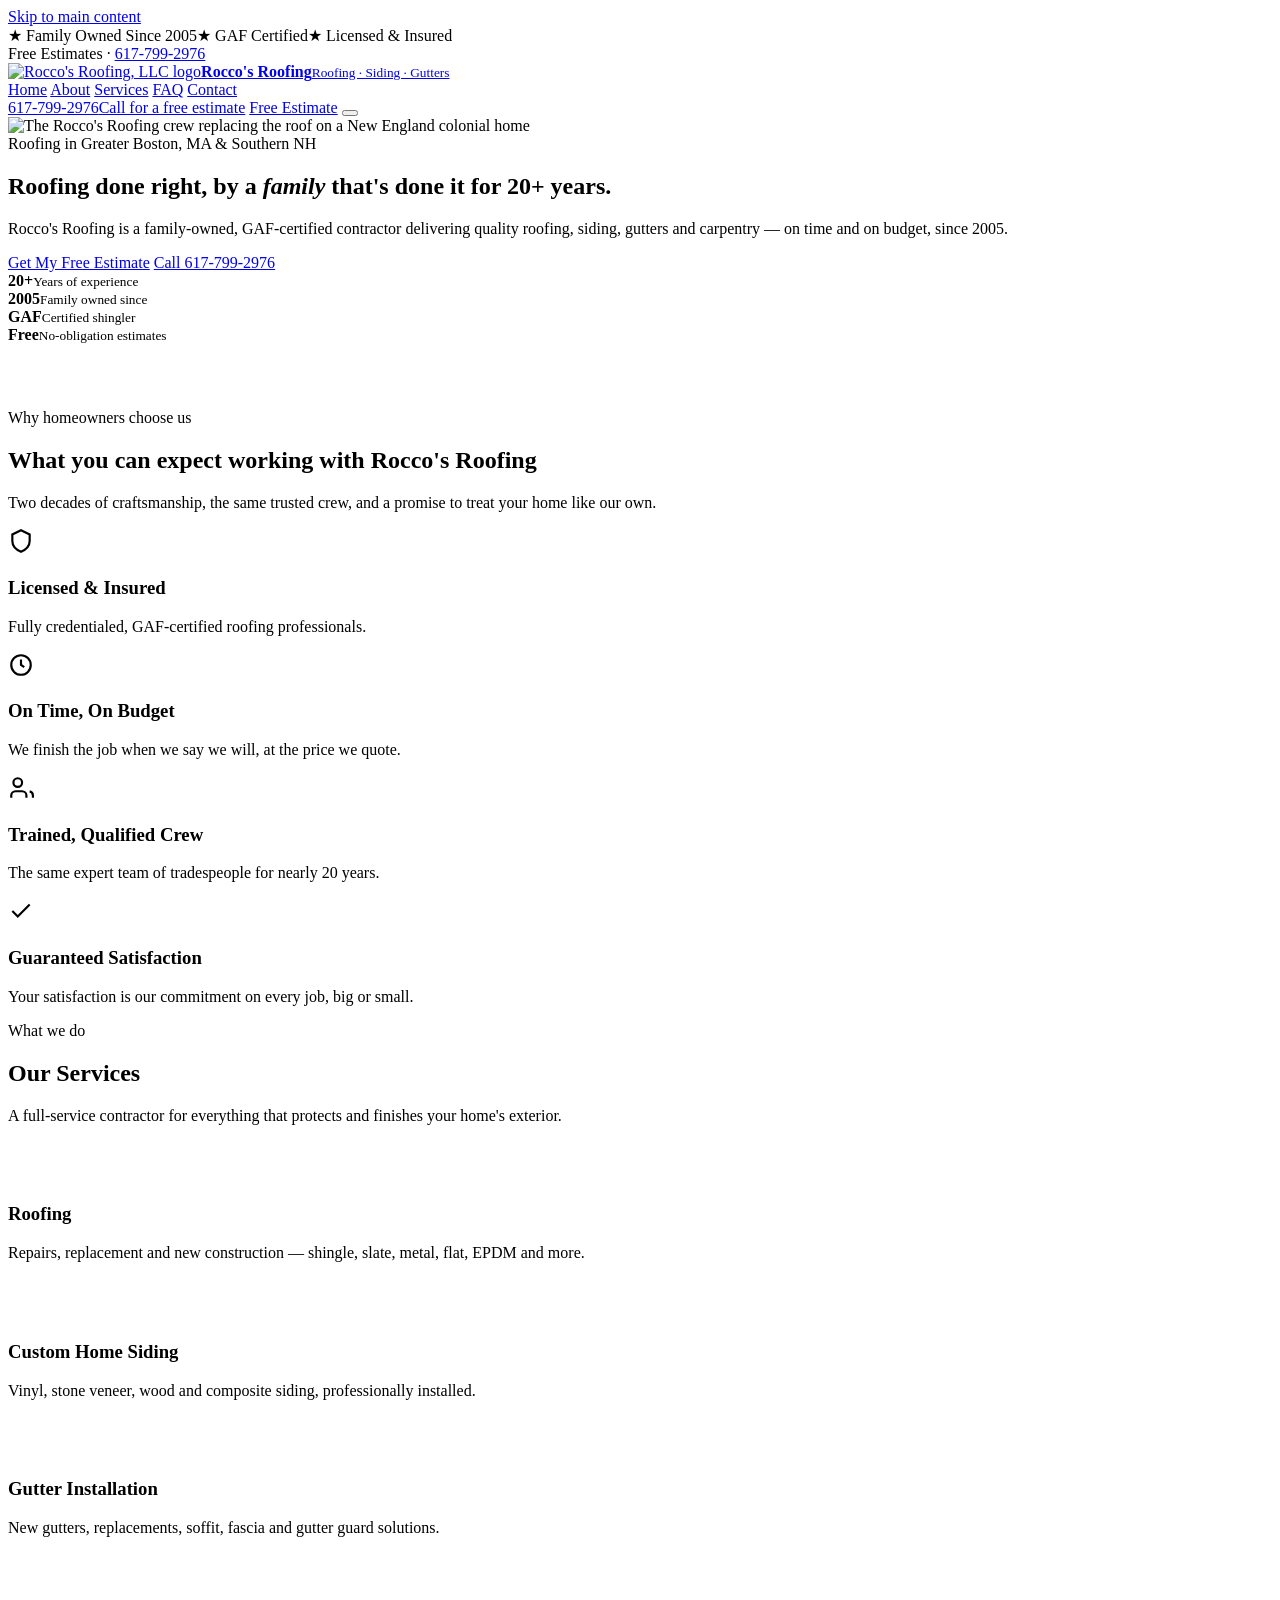
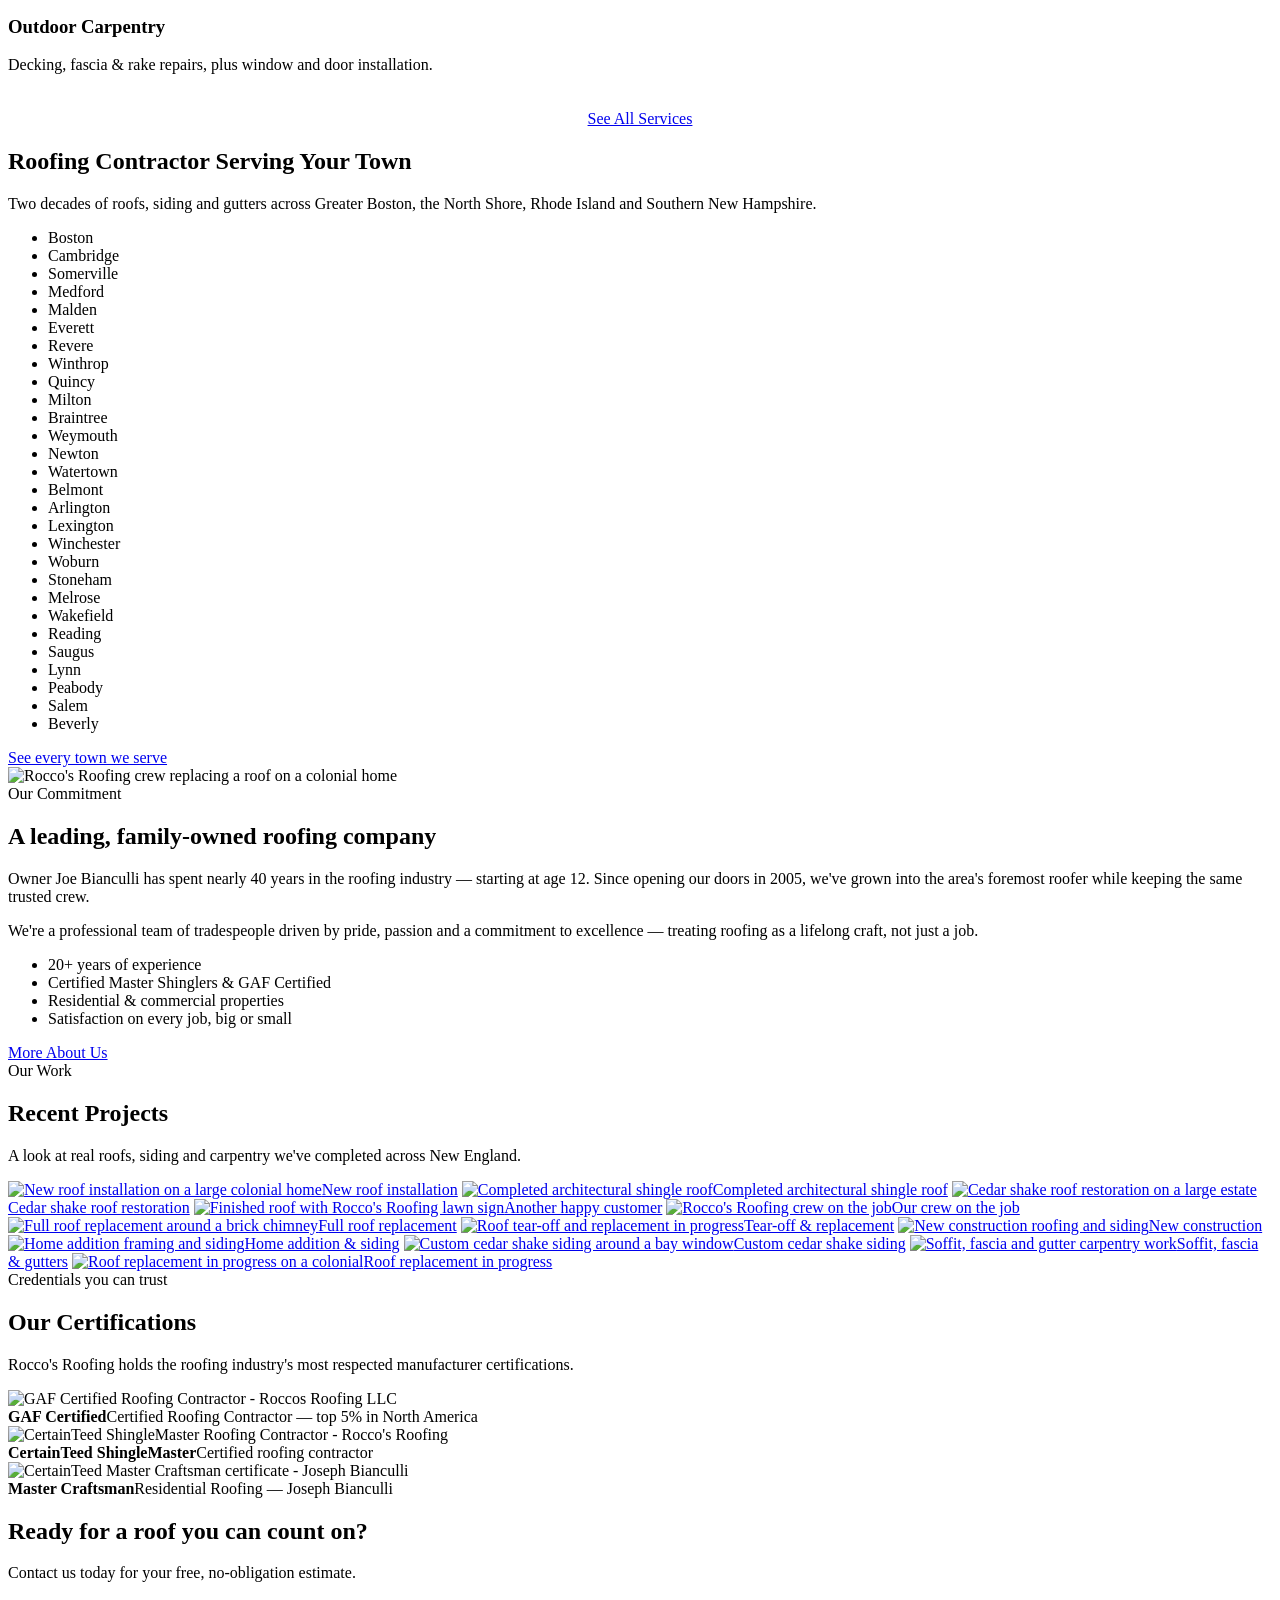
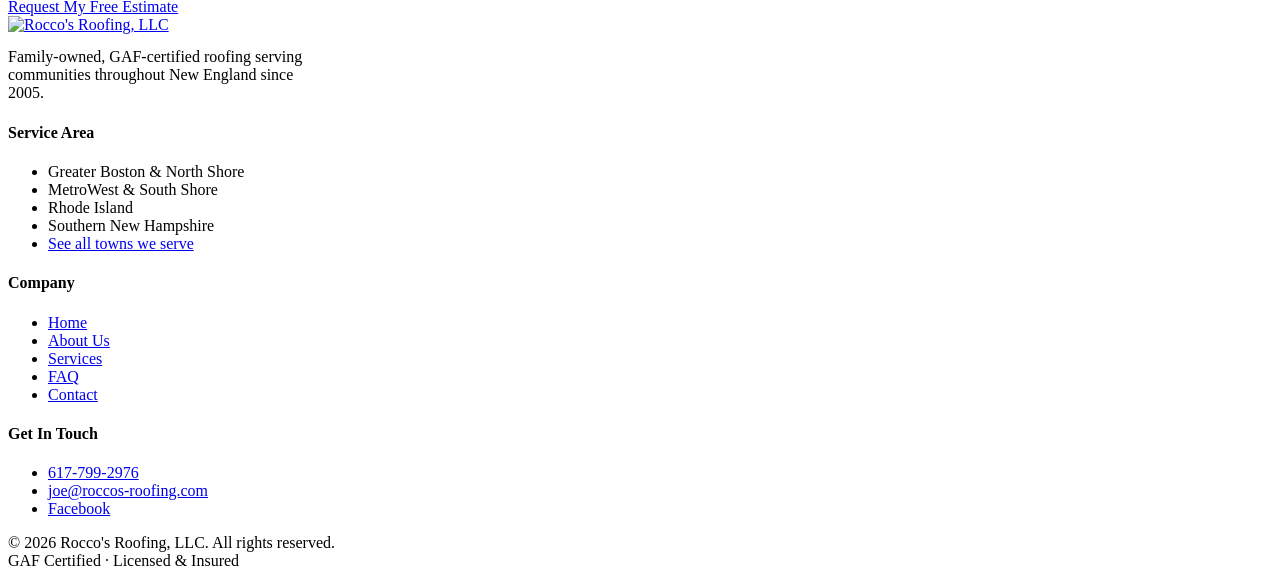
==== index.html @ 695ad676 "Point canonicals at the live URL while roccosroofing.com is down roccosroofing.com has had no workin" ====
<!DOCTYPE html>
<html lang="en">
<head>
<meta charset="UTF-8">
<meta name="viewport" content="width=device-width, initial-scale=1.0">
<title>Rocco's Roofing, LLC | Roofing, Siding &amp; Gutters — New England</title>
<meta name="description" content="Family-owned, GAF-certified roofing company serving Massachusetts, Rhode Island &amp; Southern New Hampshire since 2005. Roofing, siding, gutters &amp; carpentry. Free estimates — call 617-799-2976.">
<link rel="icon" href="favicon.ico" sizes="any">
<link rel="icon" type="image/png" sizes="32x32" href="favicon-32.png">
<link rel="icon" type="image/png" sizes="16x16" href="favicon-16.png">
<link rel="apple-touch-icon" href="apple-touch-icon.png">
<link rel="manifest" href="site.webmanifest">
<meta name="theme-color" content="#22345c">
<meta property="og:type" content="website">
<meta property="og:site_name" content="Rocco's Roofing, LLC">
<meta property="og:title" content="Rocco's Roofing, LLC | Roofing, Siding &amp; Gutters — New England">
<meta property="og:description" content="Family-owned, GAF-certified roofing company serving Massachusetts, Rhode Island &amp; Southern New Hampshire since 2005. Roofing, siding, gutters &amp; carpentry. Free estimates — call 617-799-2976.">
<meta property="og:url" content="https://rocco-bianculli.github.io/Roccos-Roofing/">
<meta property="og:image" content="https://rocco-bianculli.github.io/Roccos-Roofing/og-image.png">
<meta name="twitter:card" content="summary_large_image">
<meta name="twitter:title" content="Rocco's Roofing, LLC | Roofing, Siding &amp; Gutters — New England">
<meta name="twitter:description" content="Family-owned, GAF-certified roofing company serving Massachusetts, Rhode Island &amp; Southern New Hampshire since 2005. Roofing, siding, gutters &amp; carpentry. Free estimates — call 617-799-2976.">
<meta name="twitter:image" content="https://rocco-bianculli.github.io/Roccos-Roofing/og-image.png">
<link rel="canonical" href="https://rocco-bianculli.github.io/Roccos-Roofing/">
<link rel="preconnect" href="https://fonts.googleapis.com">
<link rel="preconnect" href="https://fonts.gstatic.com" crossorigin>
<link href="https://fonts.googleapis.com/css2?family=Barlow+Condensed:wght@600;700&family=Inter:wght@400;500;600;700&display=swap" rel="stylesheet">
<link rel="stylesheet" href="style.css">
<!-- The hero photo is the largest thing on the page, so tell the browser to start
     it immediately instead of waiting until the stylesheet has parsed. -->
<link rel="preload" as="image" href="images/hero.webp" type="image/webp" fetchpriority="high">
<script type="application/ld+json">
{
  "@context": "https://schema.org",
  "@type": "RoofingContractor",
  "name": "Rocco's Roofing, LLC",
  "url": "https://rocco-bianculli.github.io/Roccos-Roofing/",
  "image": "https://rocco-bianculli.github.io/Roccos-Roofing/og-image.png",
  "logo": "https://rocco-bianculli.github.io/Roccos-Roofing/icon-512.png",
  "telephone": "+1-617-799-2976",
  "email": "joe@roccos-roofing.com",
  "founder": "Joe Bianculli",
  "foundingDate": "2005",
  "priceRange": "$$",
  "description": "Family-owned, GAF-certified roofing company serving Massachusetts, Rhode Island and Southern New Hampshire since 2005. Roofing, siding, gutters and carpentry.",
  "areaServed": [
    { "@type": "City", "name": "Boston", "addressRegion": "MA" },
    { "@type": "City", "name": "Cambridge", "addressRegion": "MA" },
    { "@type": "City", "name": "Somerville", "addressRegion": "MA" },
    { "@type": "City", "name": "Medford", "addressRegion": "MA" },
    { "@type": "City", "name": "Quincy", "addressRegion": "MA" },
    { "@type": "City", "name": "Newton", "addressRegion": "MA" },
    { "@type": "City", "name": "Arlington", "addressRegion": "MA" },
    { "@type": "City", "name": "Woburn", "addressRegion": "MA" },
    { "@type": "City", "name": "Lynn", "addressRegion": "MA" },
    { "@type": "City", "name": "Salem", "addressRegion": "MA" },
    { "@type": "State", "name": "Massachusetts" },
    { "@type": "State", "name": "Rhode Island" },
    { "@type": "State", "name": "New Hampshire" }
  ],
  "hasOfferCatalog": {
    "@type": "OfferCatalog",
    "name": "Roofing & Exterior Services",
    "itemListElement": [
      { "@type": "Offer", "itemOffered": { "@type": "Service", "name": "Roof Repair & Installation" } },
      { "@type": "Offer", "itemOffered": { "@type": "Service", "name": "Custom Home Siding" } },
      { "@type": "Offer", "itemOffered": { "@type": "Service", "name": "Gutter Installation" } },
      { "@type": "Offer", "itemOffered": { "@type": "Service", "name": "Outdoor Carpentry" } }
    ]
  },
  "knowsAbout": ["Roofing", "Roof Repair", "Siding", "Gutters", "Carpentry"],
  "sameAs": ["https://facebook.com/RoccosroofingLLC"]
}

</script>
</head>
<body>
<a class="skip-link" href="#main">Skip to main content</a>
<div class="topbar"><div class="wrap">
  <div class="badges"><span>★ Family Owned Since 2005</span><span>★ GAF Certified</span><span>★ Licensed &amp; Insured</span></div>
  <div>Free Estimates · <a href="tel:+16177992976">617-799-2976</a></div>
</div></div>

<header><div class="nav">
  <a class="brand" href="index.html"><img src="logo.png" alt="Rocco's Roofing, LLC logo" width="66" height="58"><span class="bt"><b>Rocco's Roofing</b><small>Roofing · Siding · Gutters</small></span></a>
  <nav class="menu" id="menu" aria-label="Main">
    <a href="index.html" class="active">Home</a>
    <a href="about.html">About</a>
    <a href="services.html">Services</a>
    <a href="faq.html">FAQ</a>
    <a href="contact.html">Contact</a>
  </nav>
  <div class="nav-cta">
    <a class="phone-link" href="tel:+16177992976">617-799-2976<span>Call for a free estimate</span></a>
    <a class="btn btn-gold" href="contact.html">Free Estimate</a>
    <button class="hamburger" id="burger" type="button" aria-label="Open menu" aria-expanded="false" aria-controls="menu"><span></span><span></span><span></span></button>
  </div>
</div></header>

<main id="main">
<section class="hero">
<picture class="hero-bg">
  <source srcset="images/hero.webp" type="image/webp">
  <img src="images/hero.jpg" alt="The Rocco's Roofing crew replacing the roof on a New England colonial home" width="1800" height="900" fetchpriority="high" decoding="async">
</picture>
<div class="wrap">
  <span class="eyebrow">Roofing in Greater Boston, MA &amp; Southern NH</span>
  <h1>Roofing done right, by a <em>family</em> that's done it for 20+ years.</h1>
  <p class="lead">Rocco's Roofing is a family-owned, GAF-certified contractor delivering quality roofing, siding, gutters and carpentry — on time and on budget, since 2005.</p>
  <div class="cta-row">
    <a class="btn btn-gold" href="contact.html">Get My Free Estimate</a>
    <a class="btn btn-ghost" href="tel:+16177992976">Call 617-799-2976</a>
  </div>
  <div class="trust">
    <div><b>20+</b><small>Years of experience</small></div>
    <div><b>2005</b><small>Family owned since</small></div>
    <div><b>GAF</b><small>Certified shingler</small></div>
    <div><b>Free</b><small>No-obligation estimates</small></div>
  </div>
</div>
<svg class="roofline" viewBox="0 0 1440 70" preserveAspectRatio="none"><path fill="#ffffff" d="M0,70 L720,10 L1440,70 Z"></path></svg>
</section>

<section class="pad"><div class="wrap">
  <div class="sec-head"><div class="kick">Why homeowners choose us</div><h2>What you can expect working with Rocco's Roofing</h2><p>Two decades of craftsmanship, the same trusted crew, and a promise to treat your home like our own.</p></div>
  <div class="features">
    <div class="feature"><div class="ic"><svg width="26" height="26" viewBox="0 0 24 24" fill="none" stroke="currentColor" stroke-width="2"><path d="M12 2l8 4v6c0 5-3.5 8-8 10-4.5-2-8-5-8-10V6z"/></svg></div><h3>Licensed &amp; Insured</h3><p>Fully credentialed, GAF-certified roofing professionals.</p></div>
    <div class="feature"><div class="ic"><svg width="26" height="26" viewBox="0 0 24 24" fill="none" stroke="currentColor" stroke-width="2"><circle cx="12" cy="12" r="9"/><path d="M12 7v5l3 2"/></svg></div><h3>On Time, On Budget</h3><p>We finish the job when we say we will, at the price we quote.</p></div>
    <div class="feature"><div class="ic"><svg width="26" height="26" viewBox="0 0 24 24" fill="none" stroke="currentColor" stroke-width="2"><path d="M17 21v-2a4 4 0 00-4-4H7a4 4 0 00-4 4v2"/><circle cx="9" cy="7" r="4"/><path d="M23 21v-2a4 4 0 00-3-3.87"/></svg></div><h3>Trained, Qualified Crew</h3><p>The same expert team of tradespeople for nearly 20 years.</p></div>
    <div class="feature"><div class="ic"><svg width="26" height="26" viewBox="0 0 24 24" fill="none" stroke="currentColor" stroke-width="2"><path d="M20 6L9 17l-5-5"/></svg></div><h3>Guaranteed Satisfaction</h3><p>Your satisfaction is our commitment on every job, big or small.</p></div>
  </div>
</div></section>

<section class="pad services"><div class="wrap">
  <div class="sec-head"><div class="kick">What we do</div><h2>Our Services</h2><p>A full-service contractor for everything that protects and finishes your home's exterior.</p></div>
  <div class="svc-grid">
    <div class="svc a"><div class="top"><svg width="40" height="40" viewBox="0 0 24 24" fill="none" stroke="#fff" stroke-width="1.8"><path d="M3 11l9-7 9 7"/><path d="M5 10v9h14v-9"/></svg></div><div class="body"><h3>Roofing</h3><p>Repairs, replacement and new construction — shingle, slate, metal, flat, EPDM and more.</p></div></div>
    <div class="svc b"><div class="top"><svg width="40" height="40" viewBox="0 0 24 24" fill="none" stroke="#fff" stroke-width="1.8"><path d="M4 21V7l8-4 8 4v14"/><path d="M9 21v-6h6v6"/></svg></div><div class="body"><h3>Custom Home Siding</h3><p>Vinyl, stone veneer, wood and composite siding, professionally installed.</p></div></div>
    <div class="svc c"><div class="top"><svg width="40" height="40" viewBox="0 0 24 24" fill="none" stroke="#fff" stroke-width="1.8"><path d="M3 7h18l-2 4H5z"/><path d="M5 11v6"/><path d="M19 11v6"/></svg></div><div class="body"><h3>Gutter Installation</h3><p>New gutters, replacements, soffit, fascia and gutter guard solutions.</p></div></div>
    <div class="svc d"><div class="top"><svg width="40" height="40" viewBox="0 0 24 24" fill="none" stroke="#fff" stroke-width="1.8"><path d="M14 3l7 7-4 1-1 4-7-7z"/><path d="M9 15l-6 6"/></svg></div><div class="body"><h3>Outdoor Carpentry</h3><p>Decking, fascia &amp; rake repairs, plus window and door installation.</p></div></div>
  </div>
  <div style="text-align:center;margin-top:36px"><a class="btn btn-blue" href="services.html">See All Services</a></div>
</div></section>

<!-- Local SEO: people search "roofer in <their town>", not "roofer in New England".
     TODO(Rocco): trim this to the towns you actually drive to — an accurate short
     list beats a long one, and every town here should be somewhere you'd take a job. -->
<section class="area"><div class="wrap">
  <h2>Roofing Contractor Serving Your Town</h2>
  <p>Two decades of roofs, siding and gutters across Greater Boston, the North Shore, Rhode Island and Southern New Hampshire.</p>
  <ul class="towns">
    <li>Boston</li><li>Cambridge</li><li>Somerville</li><li>Medford</li>
    <li>Malden</li><li>Everett</li><li>Revere</li><li>Winthrop</li>
    <li>Quincy</li><li>Milton</li><li>Braintree</li><li>Weymouth</li>
    <li>Newton</li><li>Watertown</li><li>Belmont</li><li>Arlington</li>
    <li>Lexington</li><li>Winchester</li><li>Woburn</li><li>Stoneham</li>
    <li>Melrose</li><li>Wakefield</li><li>Reading</li><li>Saugus</li>
    <li>Lynn</li><li>Peabody</li><li>Salem</li><li>Beverly</li>
  </ul>
  <a class="btn btn-gold" href="service-area.html">See every town we serve</a>
</div></section>

<section class="pad"><div class="wrap split">
  <div class="imgcard photo"><picture><source srcset="images/work-colonial-crew.webp" type="image/webp"><img src="images/work-colonial-crew.jpg" alt="Rocco's Roofing crew replacing a roof on a colonial home" width="1050" height="1400" loading="lazy" decoding="async"></picture></div>
  <div>
    <div class="kick">Our Commitment</div>
    <h2>A leading, family-owned roofing company</h2>
    <p>Owner Joe Bianculli has spent nearly 40 years in the roofing industry — starting at age 12. Since opening our doors in 2005, we've grown into the area's foremost roofer while keeping the same trusted crew.</p>
    <p>We're a professional team of tradespeople driven by pride, passion and a commitment to excellence — treating roofing as a lifelong craft, not just a job.</p>
    <ul><li>20+ years of experience</li><li>Certified Master Shinglers &amp; GAF Certified</li><li>Residential &amp; commercial properties</li><li>Satisfaction on every job, big or small</li></ul>
    <a class="btn btn-gold" href="about.html">More About Us</a>
  </div>
</div></section>

<section class="pad services"><div class="wrap">
  <div class="sec-head"><div class="kick">Our Work</div><h2>Recent Projects</h2><p>A look at real roofs, siding and carpentry we've completed across New England.</p></div>
  <div class="gallery">
    <a href="images/work-colonial-newroof.jpg" class="lb"><span class="ph"></span><picture><source srcset="images/work-colonial-newroof.webp" type="image/webp"><img src="images/work-colonial-newroof.jpg" alt="New roof installation on a large colonial home" loading="lazy" width="750" height="1000"></picture><span class="cap">New roof installation</span></a>
    <a href="images/work-finished-roof.jpg" class="lb"><span class="ph"></span><picture><source srcset="images/work-finished-roof.webp" type="image/webp"><img src="images/work-finished-roof.jpg" alt="Completed architectural shingle roof" loading="lazy" width="750" height="1000"></picture><span class="cap">Completed architectural shingle roof</span></a>
    <a href="images/work-cedar-mansion.jpg" class="lb"><span class="ph"></span><picture><source srcset="images/work-cedar-mansion.webp" type="image/webp"><img src="images/work-cedar-mansion.jpg" alt="Cedar shake roof restoration on a large estate" loading="lazy" width="1000" height="750"></picture><span class="cap">Cedar shake roof restoration</span></a>
    <a href="images/work-ranch-sign.jpg" class="lb"><span class="ph"></span><picture><source srcset="images/work-ranch-sign.webp" type="image/webp"><img src="images/work-ranch-sign.jpg" alt="Finished roof with Rocco's Roofing lawn sign" loading="lazy" width="1000" height="750"></picture><span class="cap">Another happy customer</span></a>
    <a href="images/crew-branded.jpg" class="lb"><span class="ph"></span><picture><source srcset="images/crew-branded.webp" type="image/webp"><img src="images/crew-branded.jpg" alt="Rocco's Roofing crew on the job" loading="lazy" width="1050" height="1400"></picture><span class="cap">Our crew on the job</span></a>
    <a href="images/work-chimney.jpg" class="lb"><span class="ph"></span><picture><source srcset="images/work-chimney.webp" type="image/webp"><img src="images/work-chimney.jpg" alt="Full roof replacement around a brick chimney" loading="lazy" width="750" height="1000"></picture><span class="cap">Full roof replacement</span></a>
    <a href="images/work-garage-crew.jpg" class="lb"><span class="ph"></span><picture><source srcset="images/work-garage-crew.webp" type="image/webp"><img src="images/work-garage-crew.jpg" alt="Roof tear-off and replacement in progress" loading="lazy" width="750" height="1000"></picture><span class="cap">Tear-off &amp; replacement</span></a>
    <a href="images/work-farmhouse.jpg" class="lb"><span class="ph"></span><picture><source srcset="images/work-farmhouse.webp" type="image/webp"><img src="images/work-farmhouse.jpg" alt="New construction roofing and siding" loading="lazy" width="750" height="1000"></picture><span class="cap">New construction</span></a>
    <a href="images/work-addition.jpg" class="lb"><span class="ph"></span><picture><source srcset="images/work-addition.webp" type="image/webp"><img src="images/work-addition.jpg" alt="Home addition framing and siding" loading="lazy" width="750" height="1000"></picture><span class="cap">Home addition &amp; siding</span></a>
    <a href="images/work-siding-window.jpg" class="lb"><span class="ph"></span><picture><source srcset="images/work-siding-window.webp" type="image/webp"><img src="images/work-siding-window.jpg" alt="Custom cedar shake siding around a bay window" loading="lazy" width="1000" height="750"></picture><span class="cap">Custom cedar shake siding</span></a>
    <a href="images/work-soffit.jpg" class="lb"><span class="ph"></span><picture><source srcset="images/work-soffit.webp" type="image/webp"><img src="images/work-soffit.jpg" alt="Soffit, fascia and gutter carpentry work" loading="lazy" width="750" height="1000"></picture><span class="cap">Soffit, fascia &amp; gutters</span></a>
    <a href="images/work-colonial-crew.jpg" class="lb"><span class="ph"></span><picture><source srcset="images/work-colonial-crew.webp" type="image/webp"><img src="images/work-colonial-crew.jpg" alt="Roof replacement in progress on a colonial" loading="lazy" width="1050" height="1400"></picture><span class="cap">Roof replacement in progress</span></a>
  </div>
</div></section>

<section class="pad"><div class="wrap">
  <div class="sec-head"><div class="kick">Credentials you can trust</div><h2>Our Certifications</h2><p>Rocco's Roofing holds the roofing industry's most respected manufacturer certifications.</p></div>
  <div class="certs">
    <div class="cert"><picture><source srcset="images/cert-gaf.webp" type="image/webp"><img src="images/cert-gaf.jpg" alt="GAF Certified Roofing Contractor - Roccos Roofing LLC" loading="lazy" width="696" height="264"></picture><div class="lab"><b>GAF Certified</b><span>Certified Roofing Contractor &mdash; top 5% in North America</span></div></div>
    <div class="cert"><picture><source srcset="images/cert-shinglemaster.webp" type="image/webp"><img src="images/cert-shinglemaster.jpg" alt="CertainTeed ShingleMaster Roofing Contractor - Rocco's Roofing" loading="lazy" width="556" height="264"></picture><div class="lab"><b>CertainTeed ShingleMaster</b><span>Certified roofing contractor</span></div></div>
    <div class="cert"><picture><source srcset="images/cert-master-craftsman.webp" type="image/webp"><img src="images/cert-master-craftsman.jpg" alt="CertainTeed Master Craftsman certificate - Joseph Bianculli" loading="lazy" width="600" height="256"></picture><div class="lab"><b>Master Craftsman</b><span>Residential Roofing &mdash; Joseph Bianculli</span></div></div>
  </div>
</div></section>

<!-- ===========================================================================
     TESTIMONIALS — the single biggest thing still missing from this site.
     Homeowners spending $15k on a roof read reviews before they call anyone.

     This is left empty on purpose: real quotes from real customers only. Once
     Rocco sends you 3, delete this comment block and uncomment the section
     below, then add the matching "review" + "aggregateRating" to the
     LocalBusiness JSON-LD at the top of this file so the stars can show up in
     Google results. Never invent these — fake reviews are illegal (FTC) and
     Google penalises review markup it can't verify.

<section class="pad"><div class="wrap">
  <div class="sec-head"><div class="kick">What homeowners say</div><h2>Reviews</h2></div>
  <div class="quotes">
    <blockquote class="quote">
      <p>Their crew tore off and replaced our roof in a single day and you'd never know they were here.</p>
      <cite>First Last — Town, MA</cite>
    </blockquote>
  </div>
</div></section>
     =========================================================================== -->

<section class="final"><div class="wrap">
  <h2>Ready for a roof you can count on?</h2>
  <p>Contact us today for your free, no-obligation estimate.</p>
  <a class="btn btn-blue" href="contact.html">Request My Free Estimate</a>
</div></section>

</main>

<footer><div class="wrap">
  <div class="foot-grid">
    <div>
      <a class="brand" href="index.html"><img src="logo.png" alt="Rocco's Roofing, LLC" width="72" height="64" loading="lazy"></a>
      <p style="max-width:320px;margin-top:14px">Family-owned, GAF-certified roofing serving communities throughout New England since 2005.</p>
    </div>
    <div><h4>Service Area</h4><ul><li>Greater Boston &amp; North Shore</li><li>MetroWest &amp; South Shore</li><li>Rhode Island</li><li>Southern New Hampshire</li><li><a href="service-area.html">See all towns we serve</a></li></ul></div>
    <div><h4>Company</h4><ul><li><a href="index.html">Home</a></li><li><a href="about.html">About Us</a></li><li><a href="services.html">Services</a></li><li><a href="faq.html">FAQ</a></li><li><a href="contact.html">Contact</a></li></ul></div>
    <div><h4>Get In Touch</h4><ul><li><a href="tel:+16177992976">617-799-2976</a></li><li><a href="mailto:joe@roccos-roofing.com">joe@roccos-roofing.com</a></li><li><a href="https://facebook.com/RoccosroofingLLC" target="_blank" rel="noopener">Facebook</a></li><!-- TODO(Rocco): paste your Google Business Profile link here so review stars can show in search.
           <li><a href="https://g.page/YOUR-PROFILE" target="_blank" rel="noopener">Google Reviews</a></li> --></ul></div>
  </div>
  <div class="foot-bottom"><div>© 2026 Rocco's Roofing, LLC. All rights reserved.</div><div>GAF Certified · Licensed &amp; Insured</div></div>
</div></footer>

<script src="site.js" defer></script>
</body>
</html>
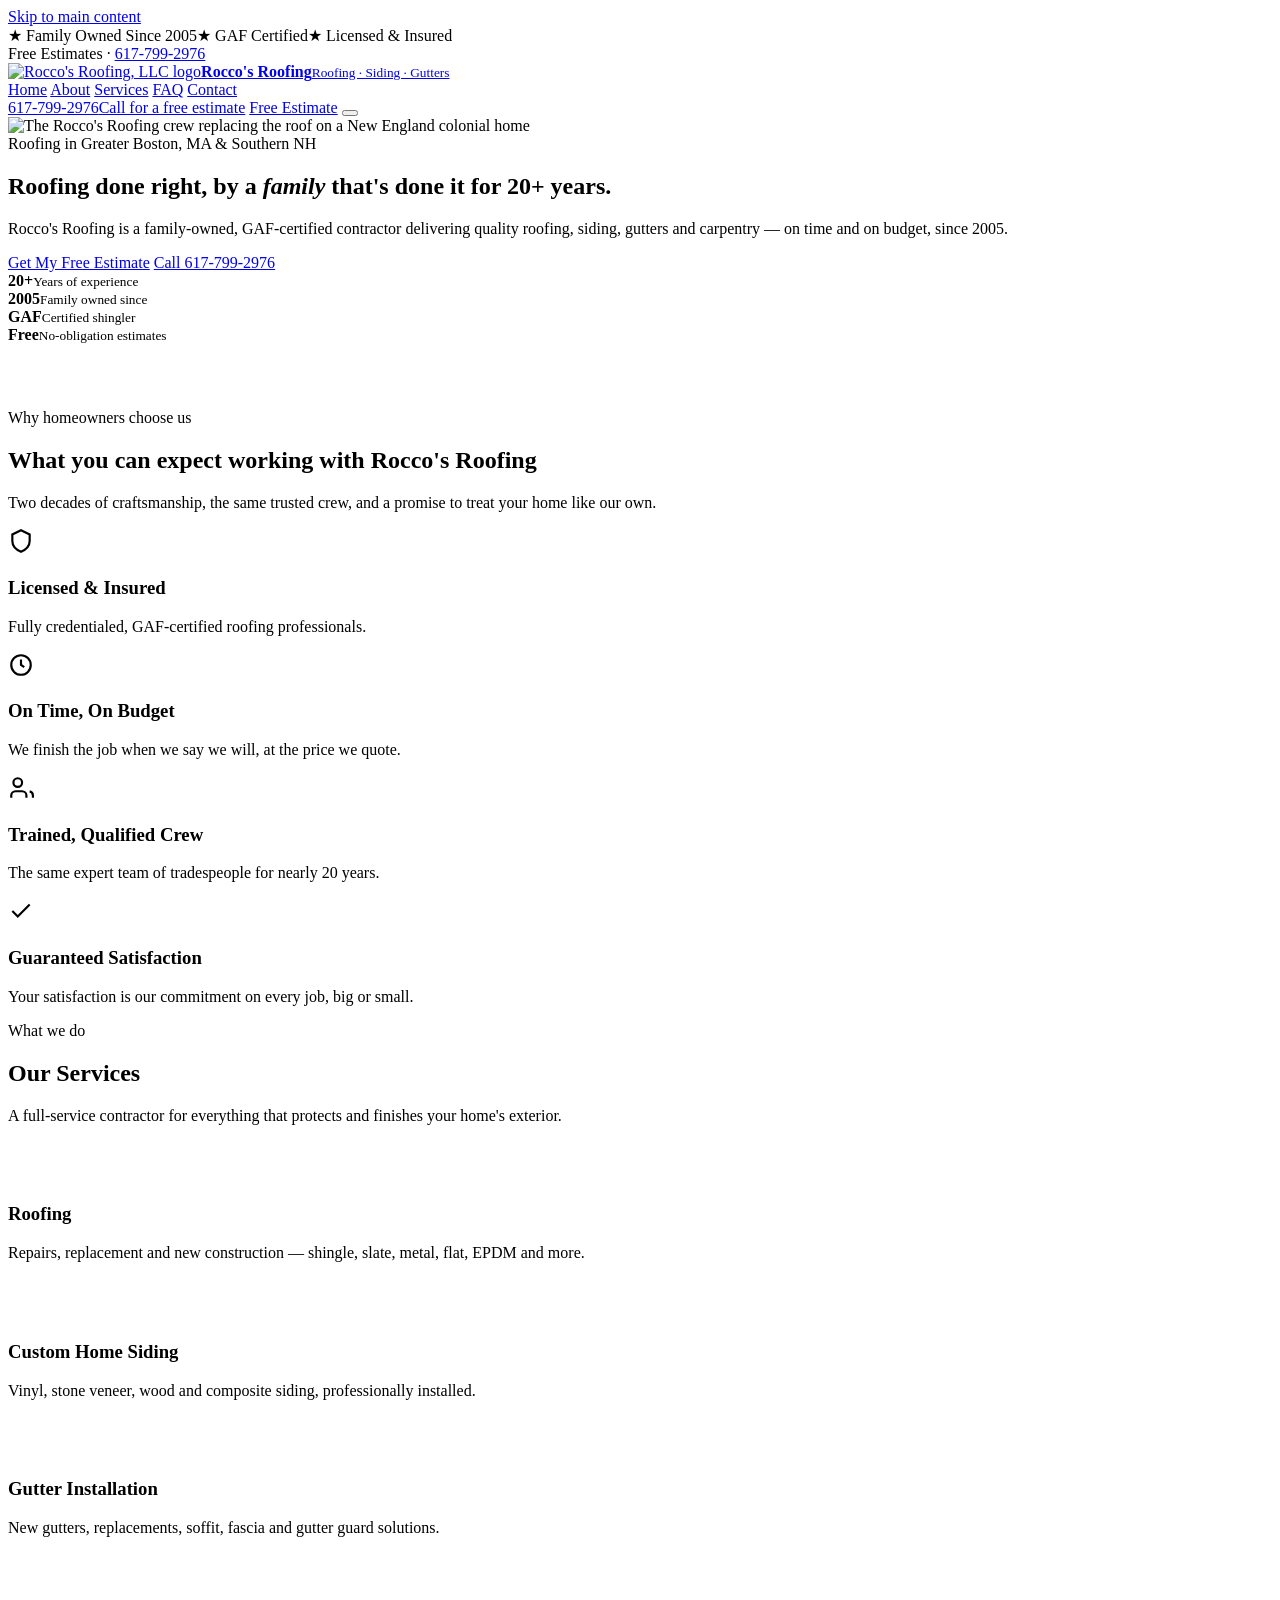
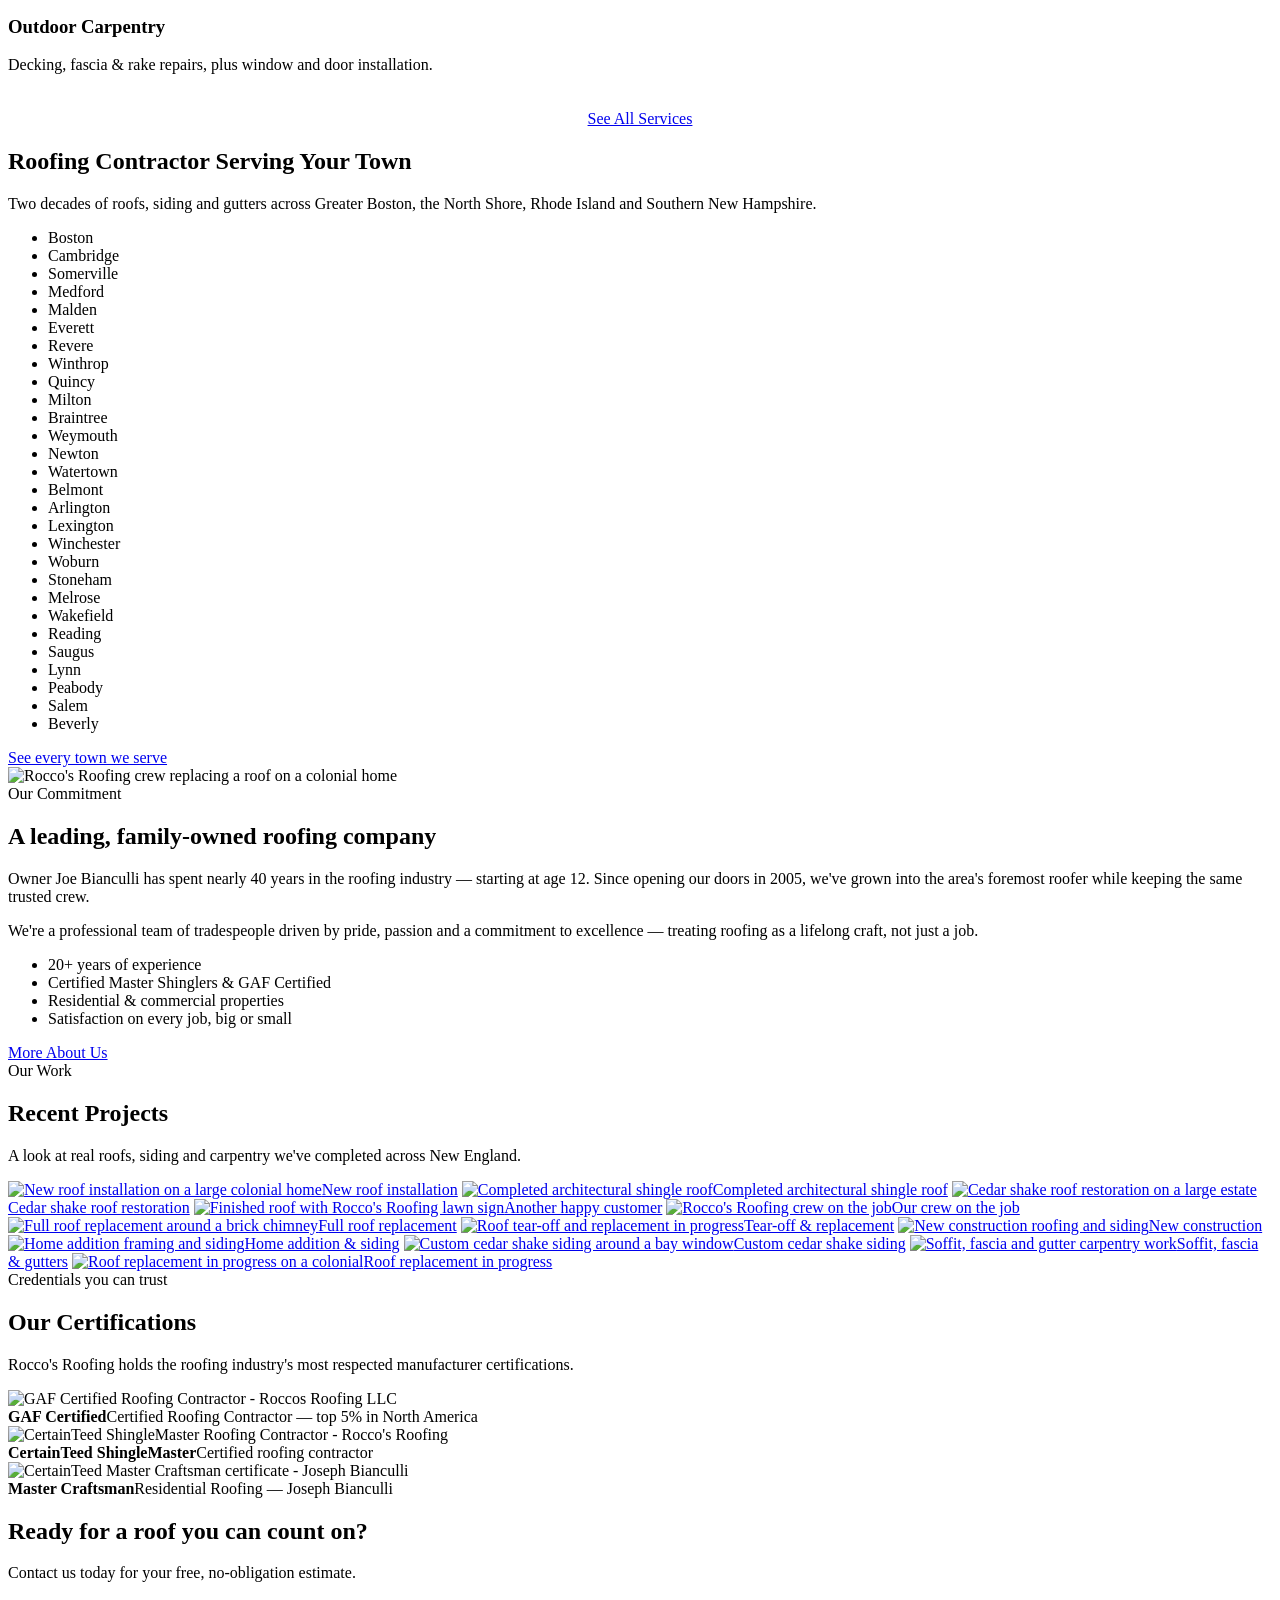
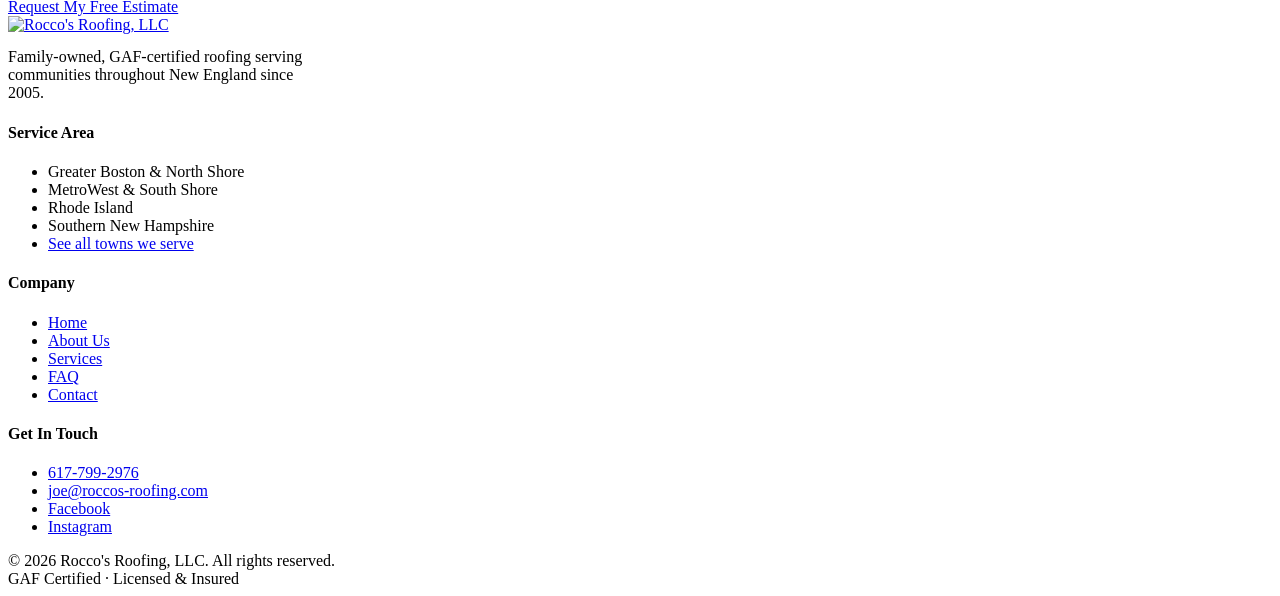
==== commit ff49fbaf: "Link the Instagram account from the footer and sameAs @roccos_roofing is the real account — bio name" ====
--- a/index.html
+++ b/index.html
@@ -69,7 +69,7 @@
     ]
   },
   "knowsAbout": ["Roofing", "Roof Repair", "Siding", "Gutters", "Carpentry"],
-  "sameAs": ["https://facebook.com/RoccosroofingLLC"]
+  "sameAs": ["https://facebook.com/RoccosroofingLLC", "https://www.instagram.com/roccos_roofing/"]
 }
 
 </script>
@@ -237,7 +237,7 @@
     </div>
     <div><h4>Service Area</h4><ul><li>Greater Boston &amp; North Shore</li><li>MetroWest &amp; South Shore</li><li>Rhode Island</li><li>Southern New Hampshire</li><li><a href="service-area.html">See all towns we serve</a></li></ul></div>
     <div><h4>Company</h4><ul><li><a href="index.html">Home</a></li><li><a href="about.html">About Us</a></li><li><a href="services.html">Services</a></li><li><a href="faq.html">FAQ</a></li><li><a href="contact.html">Contact</a></li></ul></div>
-    <div><h4>Get In Touch</h4><ul><li><a href="tel:+16177992976">617-799-2976</a></li><li><a href="mailto:joe@roccos-roofing.com">joe@roccos-roofing.com</a></li><li><a href="https://facebook.com/RoccosroofingLLC" target="_blank" rel="noopener">Facebook</a></li><!-- TODO(Rocco): paste your Google Business Profile link here so review stars can show in search.
+    <div><h4>Get In Touch</h4><ul><li><a href="tel:+16177992976">617-799-2976</a></li><li><a href="mailto:joe@roccos-roofing.com">joe@roccos-roofing.com</a></li><li><a href="https://facebook.com/RoccosroofingLLC" target="_blank" rel="noopener">Facebook</a></li><li><a href="https://www.instagram.com/roccos_roofing/" target="_blank" rel="noopener">Instagram</a></li><!-- TODO(Rocco): paste your Google Business Profile link here so review stars can show in search.
            <li><a href="https://g.page/YOUR-PROFILE" target="_blank" rel="noopener">Google Reviews</a></li> --></ul></div>
   </div>
   <div class="foot-bottom"><div>© 2026 Rocco's Roofing, LLC. All rights reserved.</div><div>GAF Certified · Licensed &amp; Insured</div></div>
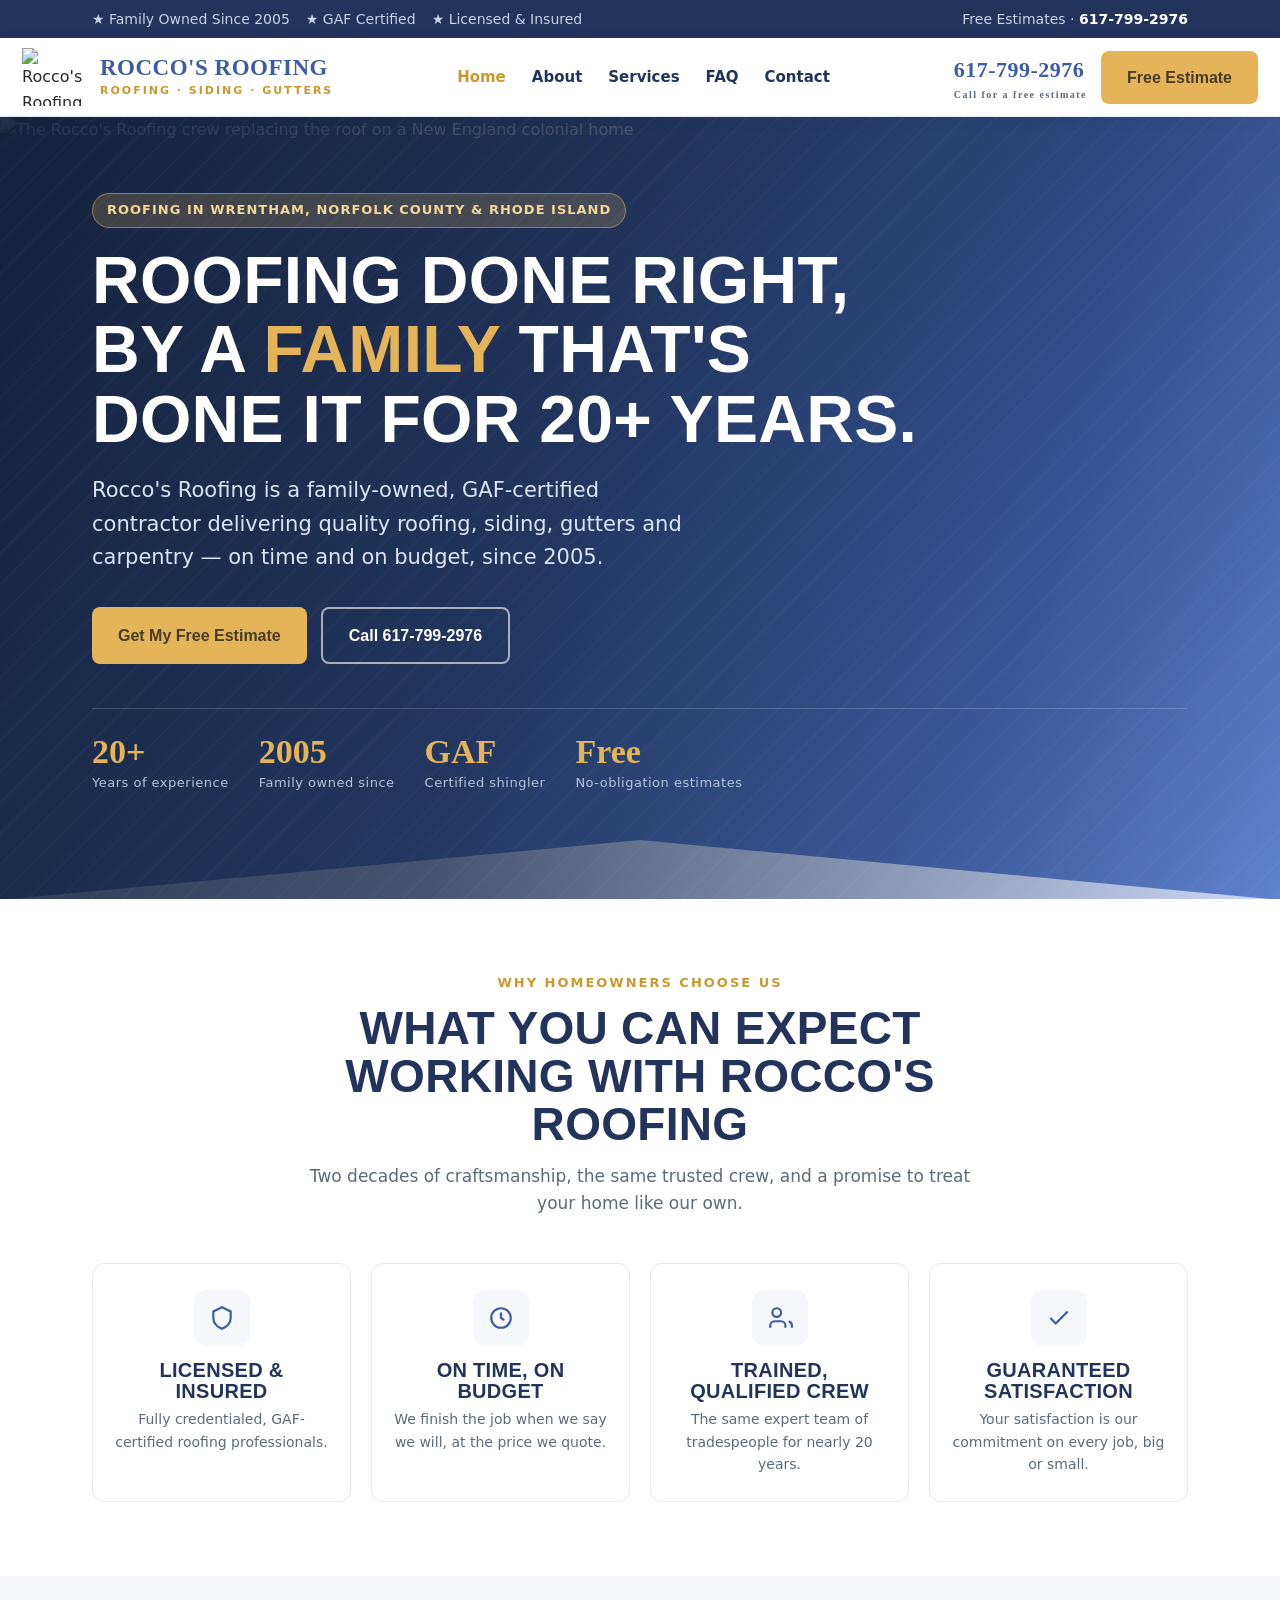
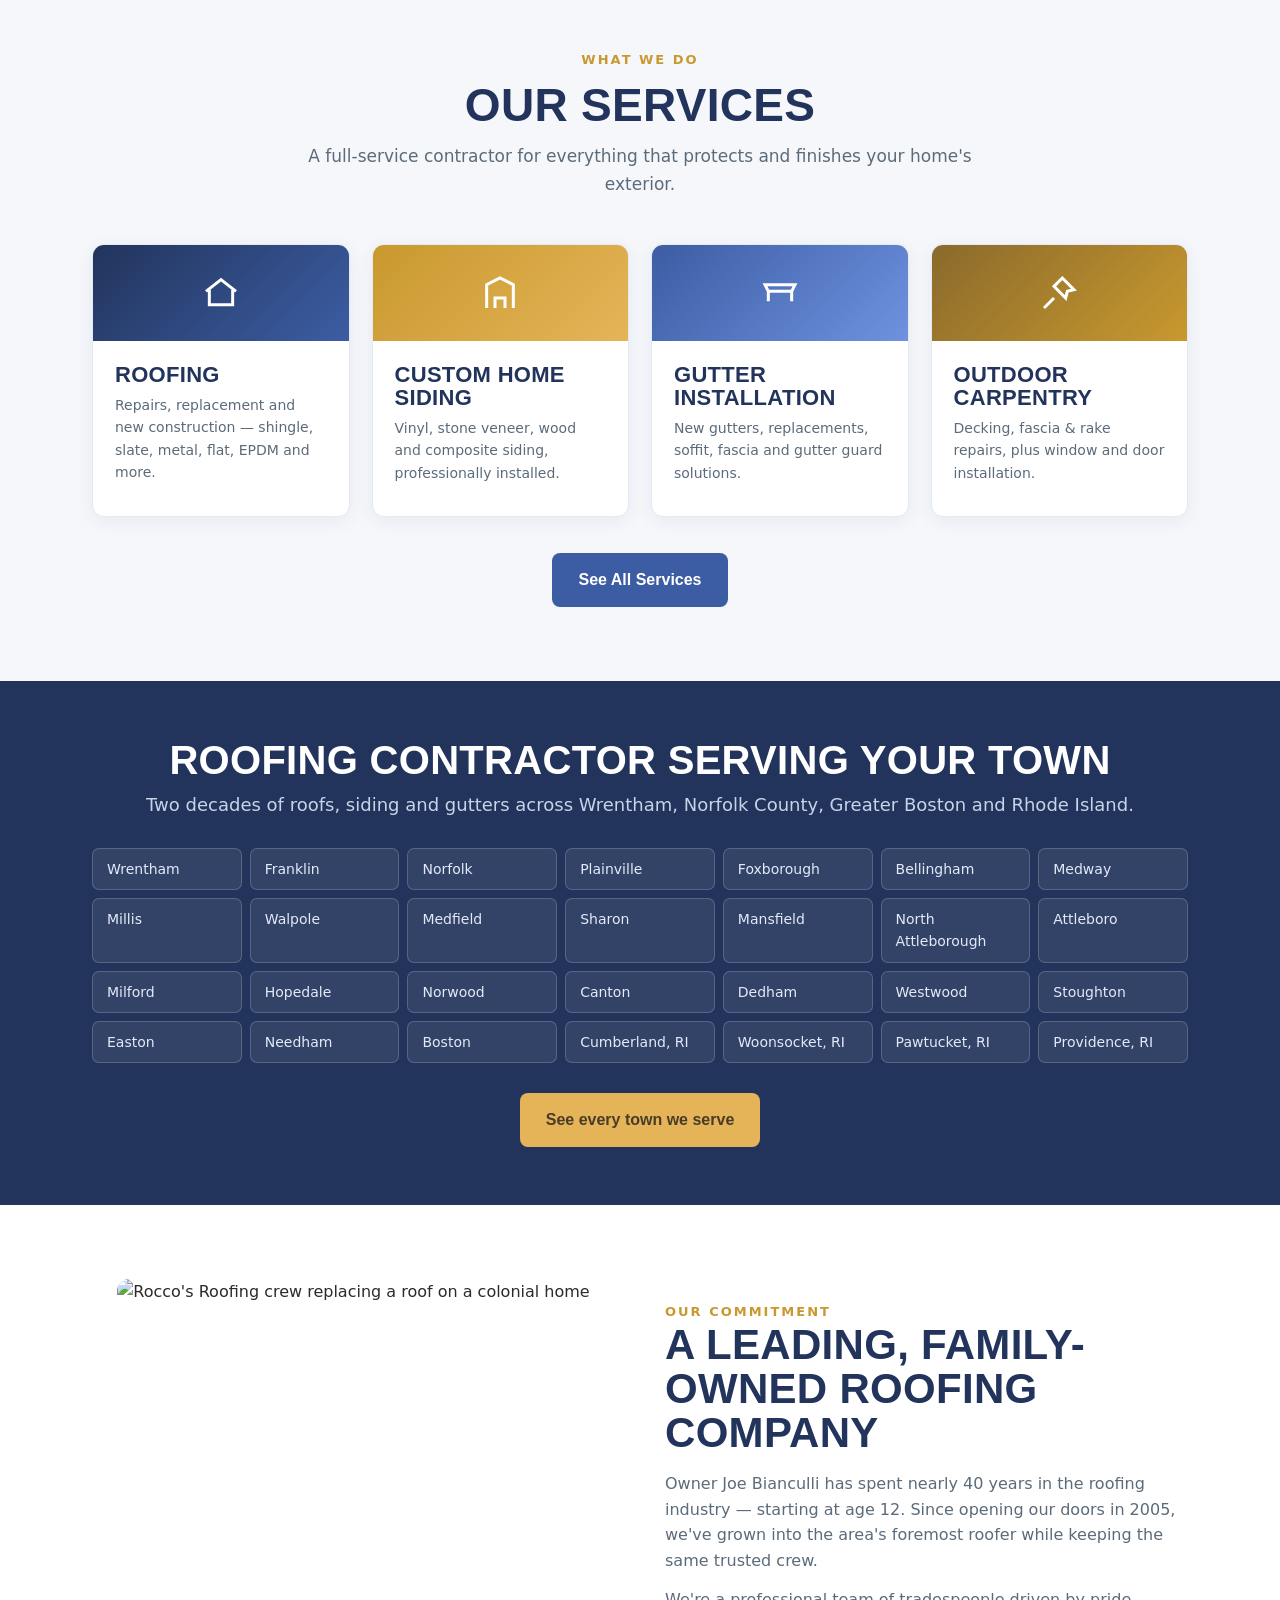
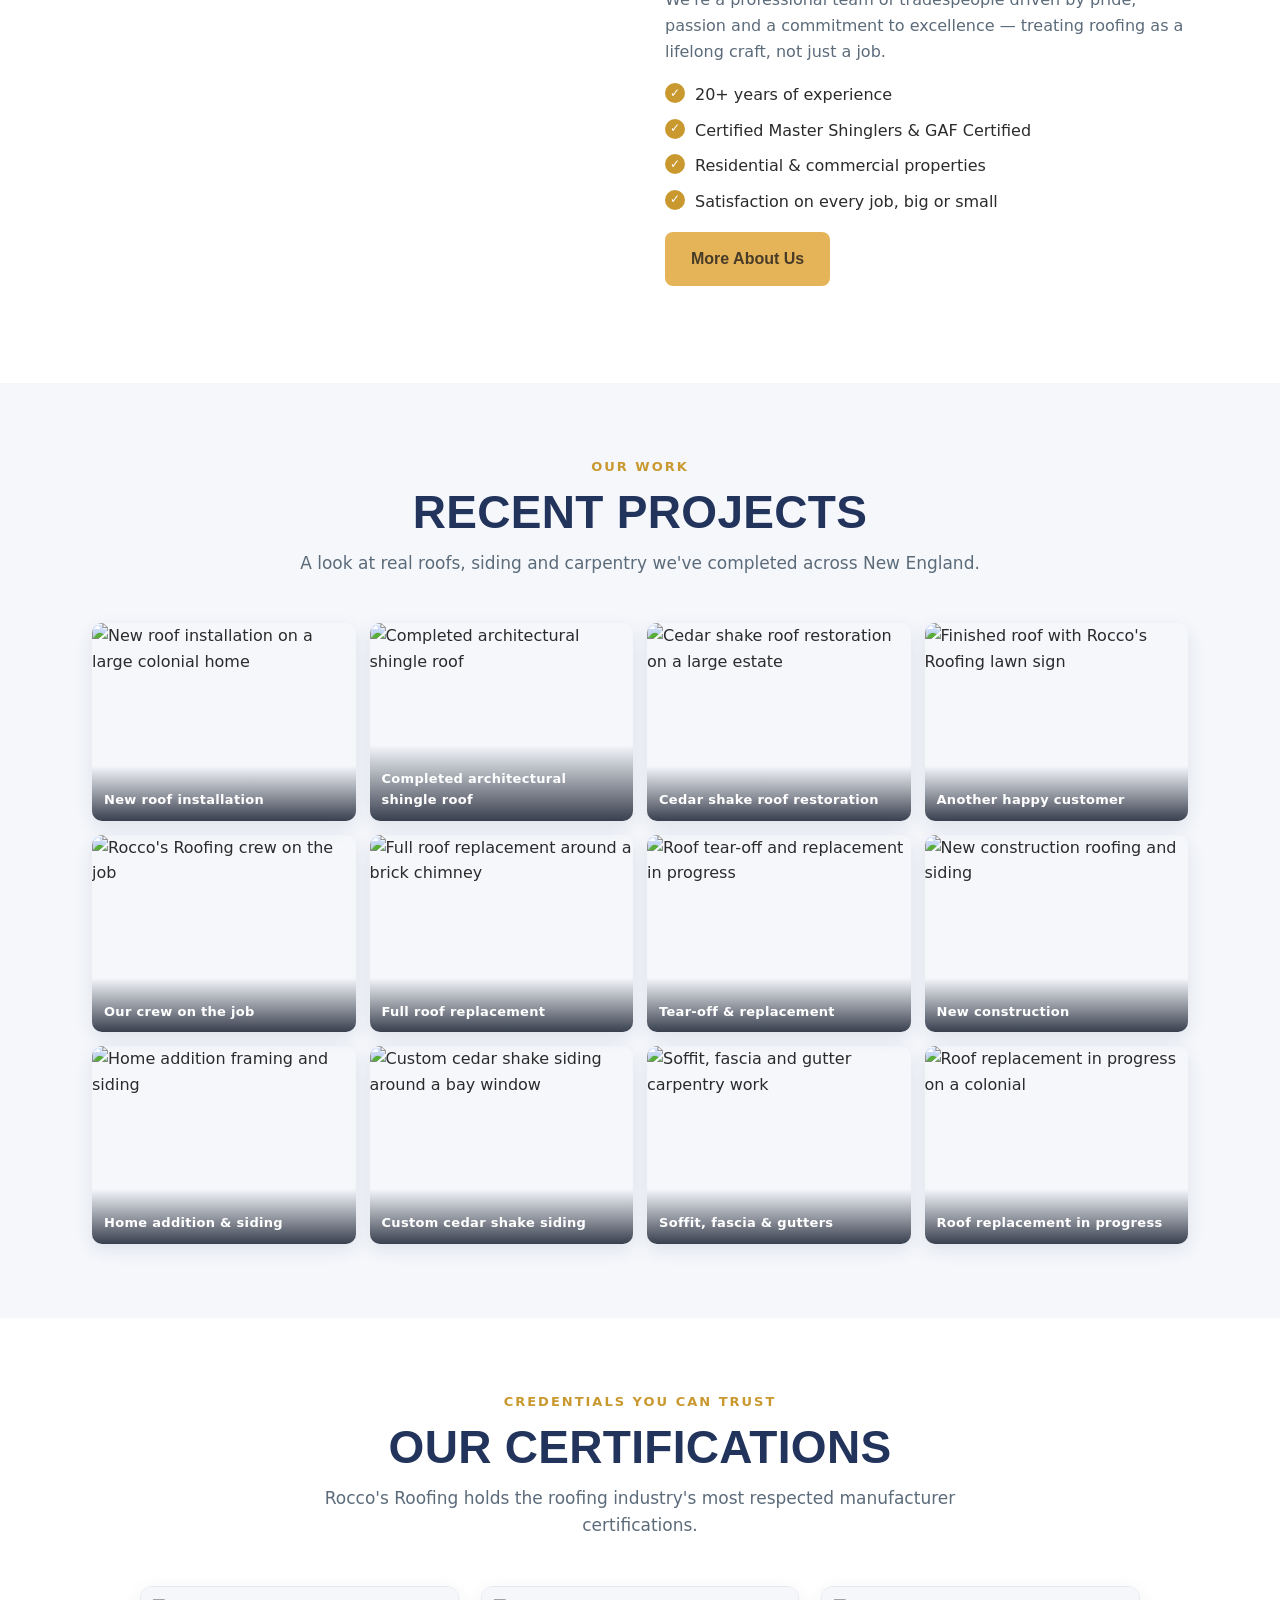
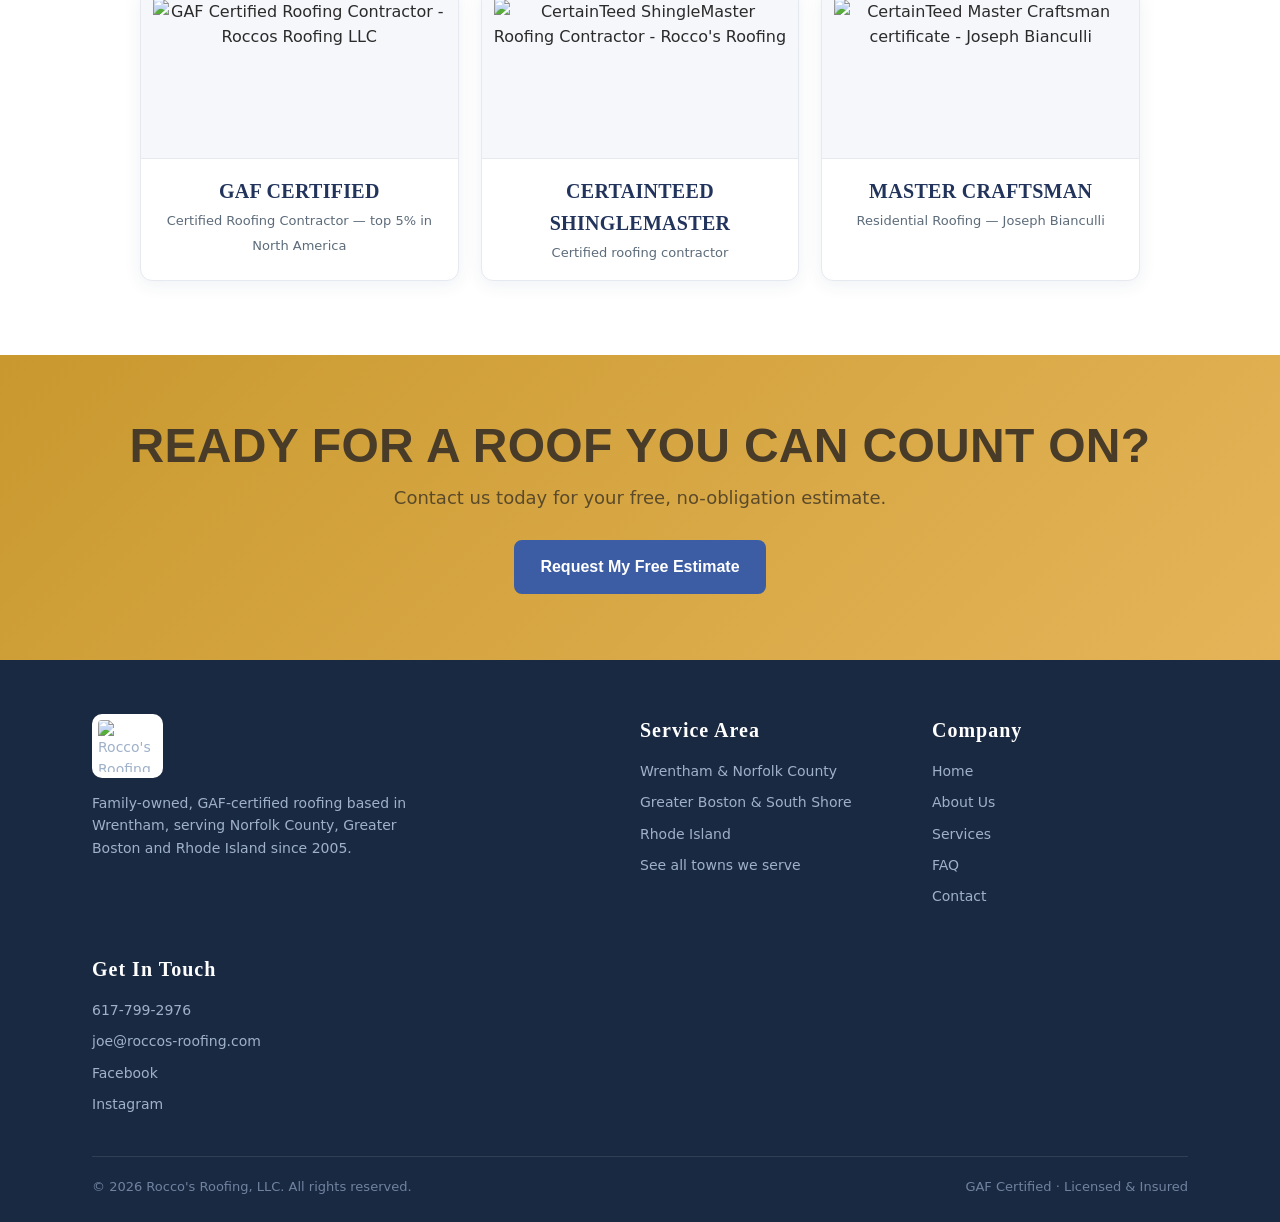
==== commit 228c6b57: "Rebuild the service area around the Wrentham shop The site was targeting the wrong half of the state" ====
--- a/index.html
+++ b/index.html
@@ -4,7 +4,7 @@
 <meta charset="UTF-8">
 <meta name="viewport" content="width=device-width, initial-scale=1.0">
 <title>Rocco's Roofing, LLC | Roofing, Siding &amp; Gutters — New England</title>
-<meta name="description" content="Family-owned, GAF-certified roofing company serving Massachusetts, Rhode Island &amp; Southern New Hampshire since 2005. Roofing, siding, gutters &amp; carpentry. Free estimates — call 617-799-2976.">
+<meta name="description" content="Family-owned, GAF-certified roofing company serving Wrentham, Norfolk County, Greater Boston &amp; Rhode Island since 2005. Roofing, siding, gutters &amp; carpentry. Free estimates — call 617-799-2976.">
 <link rel="icon" href="favicon.ico" sizes="any">
 <link rel="icon" type="image/png" sizes="32x32" href="favicon-32.png">
 <link rel="icon" type="image/png" sizes="16x16" href="favicon-16.png">
@@ -14,14 +14,14 @@
 <meta property="og:type" content="website">
 <meta property="og:site_name" content="Rocco's Roofing, LLC">
 <meta property="og:title" content="Rocco's Roofing, LLC | Roofing, Siding &amp; Gutters — New England">
-<meta property="og:description" content="Family-owned, GAF-certified roofing company serving Massachusetts, Rhode Island &amp; Southern New Hampshire since 2005. Roofing, siding, gutters &amp; carpentry. Free estimates — call 617-799-2976.">
-<meta property="og:url" content="https://rocco-bianculli.github.io/Roccos-Roofing/">
-<meta property="og:image" content="https://rocco-bianculli.github.io/Roccos-Roofing/og-image.png">
+<meta property="og:description" content="Family-owned, GAF-certified roofing company serving Wrentham, Norfolk County, Greater Boston &amp; Rhode Island since 2005. Roofing, siding, gutters &amp; carpentry. Free estimates — call 617-799-2976.">
+<meta property="og:url" content="https://roccosroofing.com/">
+<meta property="og:image" content="https://roccosroofing.com/og-image.png">
 <meta name="twitter:card" content="summary_large_image">
 <meta name="twitter:title" content="Rocco's Roofing, LLC | Roofing, Siding &amp; Gutters — New England">
-<meta name="twitter:description" content="Family-owned, GAF-certified roofing company serving Massachusetts, Rhode Island &amp; Southern New Hampshire since 2005. Roofing, siding, gutters &amp; carpentry. Free estimates — call 617-799-2976.">
-<meta name="twitter:image" content="https://rocco-bianculli.github.io/Roccos-Roofing/og-image.png">
-<link rel="canonical" href="https://rocco-bianculli.github.io/Roccos-Roofing/">
+<meta name="twitter:description" content="Family-owned, GAF-certified roofing company serving Wrentham, Norfolk County, Greater Boston &amp; Rhode Island since 2005. Roofing, siding, gutters &amp; carpentry. Free estimates — call 617-799-2976.">
+<meta name="twitter:image" content="https://roccosroofing.com/og-image.png">
+<link rel="canonical" href="https://roccosroofing.com/">
 <link rel="preconnect" href="https://fonts.googleapis.com">
 <link rel="preconnect" href="https://fonts.gstatic.com" crossorigin>
 <link href="https://fonts.googleapis.com/css2?family=Barlow+Condensed:wght@600;700&family=Inter:wght@400;500;600;700&display=swap" rel="stylesheet">
@@ -34,44 +34,226 @@
   "@context": "https://schema.org",
   "@type": "RoofingContractor",
   "name": "Rocco's Roofing, LLC",
-  "url": "https://rocco-bianculli.github.io/Roccos-Roofing/",
-  "image": "https://rocco-bianculli.github.io/Roccos-Roofing/og-image.png",
-  "logo": "https://rocco-bianculli.github.io/Roccos-Roofing/icon-512.png",
+  "url": "https://roccosroofing.com/",
+  "image": "https://roccosroofing.com/og-image.png",
+  "logo": "https://roccosroofing.com/icon-512.png",
   "telephone": "+1-617-799-2976",
   "email": "joe@roccos-roofing.com",
   "founder": "Joe Bianculli",
   "foundingDate": "2005",
   "priceRange": "$$",
-  "description": "Family-owned, GAF-certified roofing company serving Massachusetts, Rhode Island and Southern New Hampshire since 2005. Roofing, siding, gutters and carpentry.",
+  "description": "Family-owned, GAF-certified roofing company based in Wrentham, Massachusetts, serving Norfolk County, Greater Boston and Rhode Island since 2005. Roofing, siding, gutters and carpentry.",
   "areaServed": [
-    { "@type": "City", "name": "Boston", "addressRegion": "MA" },
-    { "@type": "City", "name": "Cambridge", "addressRegion": "MA" },
-    { "@type": "City", "name": "Somerville", "addressRegion": "MA" },
-    { "@type": "City", "name": "Medford", "addressRegion": "MA" },
-    { "@type": "City", "name": "Quincy", "addressRegion": "MA" },
-    { "@type": "City", "name": "Newton", "addressRegion": "MA" },
-    { "@type": "City", "name": "Arlington", "addressRegion": "MA" },
-    { "@type": "City", "name": "Woburn", "addressRegion": "MA" },
-    { "@type": "City", "name": "Lynn", "addressRegion": "MA" },
-    { "@type": "City", "name": "Salem", "addressRegion": "MA" },
-    { "@type": "State", "name": "Massachusetts" },
-    { "@type": "State", "name": "Rhode Island" },
-    { "@type": "State", "name": "New Hampshire" }
+    {
+      "@type": "City",
+      "name": "Wrentham",
+      "addressRegion": "MA"
+    },
+    {
+      "@type": "City",
+      "name": "Franklin",
+      "addressRegion": "MA"
+    },
+    {
+      "@type": "City",
+      "name": "Norfolk",
+      "addressRegion": "MA"
+    },
+    {
+      "@type": "City",
+      "name": "Plainville",
+      "addressRegion": "MA"
+    },
+    {
+      "@type": "City",
+      "name": "Foxborough",
+      "addressRegion": "MA"
+    },
+    {
+      "@type": "City",
+      "name": "Bellingham",
+      "addressRegion": "MA"
+    },
+    {
+      "@type": "City",
+      "name": "Medway",
+      "addressRegion": "MA"
+    },
+    {
+      "@type": "City",
+      "name": "Millis",
+      "addressRegion": "MA"
+    },
+    {
+      "@type": "City",
+      "name": "Walpole",
+      "addressRegion": "MA"
+    },
+    {
+      "@type": "City",
+      "name": "Medfield",
+      "addressRegion": "MA"
+    },
+    {
+      "@type": "City",
+      "name": "Sharon",
+      "addressRegion": "MA"
+    },
+    {
+      "@type": "City",
+      "name": "Mansfield",
+      "addressRegion": "MA"
+    },
+    {
+      "@type": "City",
+      "name": "North Attleborough",
+      "addressRegion": "MA"
+    },
+    {
+      "@type": "City",
+      "name": "Attleboro",
+      "addressRegion": "MA"
+    },
+    {
+      "@type": "City",
+      "name": "Milford",
+      "addressRegion": "MA"
+    },
+    {
+      "@type": "City",
+      "name": "Norwood",
+      "addressRegion": "MA"
+    },
+    {
+      "@type": "City",
+      "name": "Canton",
+      "addressRegion": "MA"
+    },
+    {
+      "@type": "City",
+      "name": "Dedham",
+      "addressRegion": "MA"
+    },
+    {
+      "@type": "City",
+      "name": "Westwood",
+      "addressRegion": "MA"
+    },
+    {
+      "@type": "City",
+      "name": "Stoughton",
+      "addressRegion": "MA"
+    },
+    {
+      "@type": "City",
+      "name": "Easton",
+      "addressRegion": "MA"
+    },
+    {
+      "@type": "City",
+      "name": "Needham",
+      "addressRegion": "MA"
+    },
+    {
+      "@type": "City",
+      "name": "Boston",
+      "addressRegion": "MA"
+    },
+    {
+      "@type": "City",
+      "name": "Cumberland",
+      "addressRegion": "RI"
+    },
+    {
+      "@type": "City",
+      "name": "Woonsocket",
+      "addressRegion": "RI"
+    },
+    {
+      "@type": "City",
+      "name": "Pawtucket",
+      "addressRegion": "RI"
+    },
+    {
+      "@type": "City",
+      "name": "Providence",
+      "addressRegion": "RI"
+    },
+    {
+      "@type": "City",
+      "name": "Lincoln",
+      "addressRegion": "RI"
+    },
+    {
+      "@type": "City",
+      "name": "North Smithfield",
+      "addressRegion": "RI"
+    },
+    {
+      "@type": "City",
+      "name": "Central Falls",
+      "addressRegion": "RI"
+    },
+    {
+      "@type": "City",
+      "name": "East Providence",
+      "addressRegion": "RI"
+    },
+    {
+      "@type": "State",
+      "name": "Massachusetts"
+    },
+    {
+      "@type": "State",
+      "name": "Rhode Island"
+    }
   ],
   "hasOfferCatalog": {
     "@type": "OfferCatalog",
     "name": "Roofing & Exterior Services",
     "itemListElement": [
-      { "@type": "Offer", "itemOffered": { "@type": "Service", "name": "Roof Repair & Installation" } },
-      { "@type": "Offer", "itemOffered": { "@type": "Service", "name": "Custom Home Siding" } },
-      { "@type": "Offer", "itemOffered": { "@type": "Service", "name": "Gutter Installation" } },
-      { "@type": "Offer", "itemOffered": { "@type": "Service", "name": "Outdoor Carpentry" } }
+      {
+        "@type": "Offer",
+        "itemOffered": {
+          "@type": "Service",
+          "name": "Roof Repair & Installation"
+        }
+      },
+      {
+        "@type": "Offer",
+        "itemOffered": {
+          "@type": "Service",
+          "name": "Custom Home Siding"
+        }
+      },
+      {
+        "@type": "Offer",
+        "itemOffered": {
+          "@type": "Service",
+          "name": "Gutter Installation"
+        }
+      },
+      {
+        "@type": "Offer",
+        "itemOffered": {
+          "@type": "Service",
+          "name": "Outdoor Carpentry"
+        }
+      }
     ]
   },
-  "knowsAbout": ["Roofing", "Roof Repair", "Siding", "Gutters", "Carpentry"],
-  "sameAs": ["https://facebook.com/RoccosroofingLLC", "https://www.instagram.com/roccos_roofing/"]
+  "knowsAbout": [
+    "Roofing",
+    "Roof Repair",
+    "Siding",
+    "Gutters",
+    "Carpentry"
+  ],
+  "sameAs": [
+    "https://facebook.com/RoccosroofingLLC",
+    "https://www.instagram.com/roccos_roofing/"
+  ]
 }
-
 </script>
 </head>
 <body>
@@ -104,7 +286,7 @@
   <img src="images/hero.jpg" alt="The Rocco's Roofing crew replacing the roof on a New England colonial home" width="1800" height="900" fetchpriority="high" decoding="async">
 </picture>
 <div class="wrap">
-  <span class="eyebrow">Roofing in Greater Boston, MA &amp; Southern NH</span>
+  <span class="eyebrow">Roofing in Wrentham, Norfolk County &amp; Rhode Island</span>
   <h1>Roofing done right, by a <em>family</em> that's done it for 20+ years.</h1>
   <p class="lead">Rocco's Roofing is a family-owned, GAF-certified contractor delivering quality roofing, siding, gutters and carpentry — on time and on budget, since 2005.</p>
   <div class="cta-row">
@@ -143,19 +325,18 @@
 </div></section>
 
 <!-- Local SEO: people search "roofer in <their town>", not "roofer in New England".
-     TODO(Rocco): trim this to the towns you actually drive to — an accurate short
-     list beats a long one, and every town here should be somewhere you'd take a job. -->
+     Built around the Wrentham shop: nearest towns first, then Greater Boston and RI. -->
 <section class="area"><div class="wrap">
   <h2>Roofing Contractor Serving Your Town</h2>
-  <p>Two decades of roofs, siding and gutters across Greater Boston, the North Shore, Rhode Island and Southern New Hampshire.</p>
+  <p>Two decades of roofs, siding and gutters across Wrentham, Norfolk County, Greater Boston and Rhode Island.</p>
   <ul class="towns">
-    <li>Boston</li><li>Cambridge</li><li>Somerville</li><li>Medford</li>
-    <li>Malden</li><li>Everett</li><li>Revere</li><li>Winthrop</li>
-    <li>Quincy</li><li>Milton</li><li>Braintree</li><li>Weymouth</li>
-    <li>Newton</li><li>Watertown</li><li>Belmont</li><li>Arlington</li>
-    <li>Lexington</li><li>Winchester</li><li>Woburn</li><li>Stoneham</li>
-    <li>Melrose</li><li>Wakefield</li><li>Reading</li><li>Saugus</li>
-    <li>Lynn</li><li>Peabody</li><li>Salem</li><li>Beverly</li>
+    <li>Wrentham</li><li>Franklin</li><li>Norfolk</li><li>Plainville</li>
+    <li>Foxborough</li><li>Bellingham</li><li>Medway</li><li>Millis</li>
+    <li>Walpole</li><li>Medfield</li><li>Sharon</li><li>Mansfield</li>
+    <li>North Attleborough</li><li>Attleboro</li><li>Milford</li><li>Hopedale</li>
+    <li>Norwood</li><li>Canton</li><li>Dedham</li><li>Westwood</li>
+    <li>Stoughton</li><li>Easton</li><li>Needham</li><li>Boston</li>
+    <li>Cumberland, RI</li><li>Woonsocket, RI</li><li>Pawtucket, RI</li><li>Providence, RI</li>
   </ul>
   <a class="btn btn-gold" href="service-area.html">See every town we serve</a>
 </div></section>
@@ -233,9 +414,9 @@
   <div class="foot-grid">
     <div>
       <a class="brand" href="index.html"><img src="logo.png" alt="Rocco's Roofing, LLC" width="72" height="64" loading="lazy"></a>
-      <p style="max-width:320px;margin-top:14px">Family-owned, GAF-certified roofing serving communities throughout New England since 2005.</p>
+      <p style="max-width:320px;margin-top:14px">Family-owned, GAF-certified roofing based in Wrentham, serving Norfolk County, Greater Boston and Rhode Island since 2005.</p>
     </div>
-    <div><h4>Service Area</h4><ul><li>Greater Boston &amp; North Shore</li><li>MetroWest &amp; South Shore</li><li>Rhode Island</li><li>Southern New Hampshire</li><li><a href="service-area.html">See all towns we serve</a></li></ul></div>
+    <div><h4>Service Area</h4><ul><li>Wrentham &amp; Norfolk County</li><li>Greater Boston &amp; South Shore</li><li>Rhode Island</li><li><a href="service-area.html">See all towns we serve</a></li></ul></div>
     <div><h4>Company</h4><ul><li><a href="index.html">Home</a></li><li><a href="about.html">About Us</a></li><li><a href="services.html">Services</a></li><li><a href="faq.html">FAQ</a></li><li><a href="contact.html">Contact</a></li></ul></div>
     <div><h4>Get In Touch</h4><ul><li><a href="tel:+16177992976">617-799-2976</a></li><li><a href="mailto:joe@roccos-roofing.com">joe@roccos-roofing.com</a></li><li><a href="https://facebook.com/RoccosroofingLLC" target="_blank" rel="noopener">Facebook</a></li><li><a href="https://www.instagram.com/roccos_roofing/" target="_blank" rel="noopener">Instagram</a></li><!-- TODO(Rocco): paste your Google Business Profile link here so review stars can show in search.
            <li><a href="https://g.page/YOUR-PROFILE" target="_blank" rel="noopener">Google Reviews</a></li> --></ul></div>
--- a/style.css
+++ b/style.css
@@ -0,0 +1,236 @@
+:root{
+  --blue:#6F92E0;--blue-deep:#3c5da3;--blue-darker:#22345c;
+  --gold:#E5B458;--gold-deep:#c9992f;
+  --ink:#2b2b2b;--warmblack:#483C28;--muted:#5c6b7a;
+  --line:#e6e9ef;--bg-soft:#f5f7fb;--white:#ffffff;
+  --radius:12px;--shadow:0 10px 30px rgba(34,52,92,.12);
+}
+*{box-sizing:border-box;margin:0;padding:0}
+html{scroll-behavior:smooth}
+body{font-family:'Inter',system-ui,-apple-system,Segoe UI,Roboto,sans-serif;color:var(--ink);line-height:1.6;background:var(--white)}
+h1,h2,h3{font-family:'Barlow Condensed','Inter',sans-serif;line-height:1.05;letter-spacing:.3px;text-transform:uppercase}
+a{color:inherit;text-decoration:none}
+img{max-width:100%;display:block}
+.wrap{max-width:1140px;margin:0 auto;padding:0 22px}
+.btn{display:inline-flex;align-items:center;gap:8px;font-weight:700;padding:14px 26px;border-radius:8px;font-size:16px;transition:.2s;cursor:pointer;border:0;font-family:'Inter',sans-serif}
+.btn-gold{background:var(--gold);color:var(--warmblack)}
+.btn-gold:hover{background:var(--gold-deep);color:#fff;transform:translateY(-1px)}
+.btn-ghost{background:transparent;color:#fff;border:2px solid rgba(255,255,255,.6)}
+.btn-ghost:hover{background:rgba(255,255,255,.14);border-color:#fff}
+.btn-blue{background:var(--blue-deep);color:#fff}
+.btn-blue:hover{background:var(--blue-darker)}
+.topbar{background:var(--blue-darker);color:#c8d3e8;font-size:14px}
+.topbar .wrap{display:flex;justify-content:space-between;align-items:center;padding:8px 22px;flex-wrap:wrap;gap:6px}
+.topbar a{color:#fff;font-weight:600}
+.topbar .badges span{margin-right:16px;white-space:nowrap}
+header{position:sticky;top:0;z-index:50;background:#fff;border-bottom:1px solid var(--line);box-shadow:0 2px 14px rgba(34,52,92,.06)}
+.nav{display:flex;align-items:center;justify-content:space-between;padding:10px 22px}
+.brand{display:flex;align-items:center;gap:12px}
+.brand img{height:58px;width:auto}
+.brand .bt b{font-family:'Barlow Condensed';font-size:23px;letter-spacing:.5px;text-transform:uppercase;color:var(--blue-deep);line-height:1;display:block}
+.brand .bt small{display:block;font-size:11px;letter-spacing:2px;text-transform:uppercase;color:var(--gold-deep);font-weight:700;margin-top:3px}
+nav.menu{display:flex;align-items:center;gap:26px}
+nav.menu a{font-weight:600;font-size:15px;color:var(--blue-darker)}
+nav.menu a:hover,nav.menu a.active{color:var(--gold-deep)}
+.nav-cta{display:flex;align-items:center;gap:14px}
+.phone-link{font-family:'Barlow Condensed';font-size:22px;color:var(--blue-deep);font-weight:700;letter-spacing:.5px}
+.phone-link span{display:block;font-family:'Inter';font-size:10px;letter-spacing:1.5px;color:var(--muted);font-weight:600}
+.hamburger{display:none;background:none;border:0;cursor:pointer;flex-direction:column;gap:5px;padding:8px}
+.hamburger span{width:26px;height:3px;background:var(--blue-deep);border-radius:2px}
+.hero{position:relative;background:linear-gradient(160deg,var(--blue-darker) 0%,var(--blue-deep) 60%,var(--blue) 130%);color:#fff;overflow:hidden}
+.hero::after{content:"";position:absolute;inset:0;background:repeating-linear-gradient(135deg,rgba(255,255,255,.04) 0 2px,transparent 2px 22px);opacity:.6}
+.hero .roofline{position:absolute;bottom:-1px;left:0;width:100%;height:70px;display:block}
+.hero .wrap{position:relative;z-index:2;padding:76px 22px 104px}
+.hero .eyebrow{display:inline-block;background:rgba(229,180,88,.2);color:#f2d79b;border:1px solid rgba(229,180,88,.5);padding:6px 14px;border-radius:30px;font-size:13px;font-weight:700;letter-spacing:1px;text-transform:uppercase;margin-bottom:18px}
+.hero h1{font-size:clamp(38px,6vw,66px);color:#fff;max-width:840px}
+.hero h1 em{font-style:normal;color:var(--gold)}
+.hero p.lead{font-size:clamp(17px,2.2vw,21px);color:#dbe4f2;max-width:610px;margin:20px 0 32px}
+.hero .cta-row{display:flex;gap:14px;flex-wrap:wrap}
+.trust{display:flex;gap:30px;flex-wrap:wrap;margin-top:44px;padding-top:26px;border-top:1px solid rgba(255,255,255,.16)}
+.trust div{min-width:110px}
+.trust b{font-family:'Barlow Condensed';font-size:34px;color:var(--gold);display:block;line-height:1}
+.trust small{color:#b7c4da;font-size:13px;letter-spacing:.5px}
+section.pad{padding:74px 0}
+.sec-head{text-align:center;max-width:700px;margin:0 auto 46px}
+.sec-head .kick{color:var(--gold-deep);font-weight:700;letter-spacing:2px;text-transform:uppercase;font-size:13px}
+.sec-head h2{font-size:clamp(30px,4.5vw,46px);color:var(--blue-darker);margin:10px 0 14px}
+.sec-head p{color:var(--muted);font-size:17px}
+.page-hero{background:linear-gradient(160deg,var(--blue-darker),var(--blue-deep));color:#fff;padding:56px 0 60px;text-align:center}
+.page-hero h1{font-size:clamp(34px,5vw,52px);color:#fff}
+.page-hero p{color:#dbe4f2;font-size:18px;margin-top:10px}
+.features{display:grid;grid-template-columns:repeat(auto-fit,minmax(200px,1fr));gap:20px}
+.feature{background:#fff;border:1px solid var(--line);border-radius:var(--radius);padding:26px 22px;text-align:center;transition:.2s}
+.feature:hover{transform:translateY(-4px);box-shadow:var(--shadow);border-color:transparent}
+.feature .ic{width:56px;height:56px;margin:0 auto 14px;border-radius:12px;background:var(--bg-soft);display:grid;place-items:center;color:var(--blue-deep)}
+.feature h3{font-size:20px;color:var(--blue-darker);margin-bottom:6px}
+.feature p{font-size:14px;color:var(--muted)}
+.services{background:var(--bg-soft)}
+.svc-grid{display:grid;grid-template-columns:repeat(auto-fit,minmax(240px,1fr));gap:22px}
+.svc{background:#fff;border-radius:var(--radius);overflow:hidden;box-shadow:0 4px 18px rgba(34,52,92,.07);transition:.2s;border:1px solid var(--line)}
+.svc:hover{transform:translateY(-5px);box-shadow:var(--shadow)}
+.svc .top{height:96px;display:grid;place-items:center;color:#fff}
+.svc.a .top{background:linear-gradient(135deg,var(--blue-darker),var(--blue-deep))}
+.svc.b .top{background:linear-gradient(135deg,var(--gold-deep),var(--gold))}
+.svc.c .top{background:linear-gradient(135deg,var(--blue-deep),var(--blue))}
+.svc.d .top{background:linear-gradient(135deg,#8a6a2c,var(--gold-deep))}
+.svc .body{padding:22px}
+.svc h3{font-size:22px;color:var(--blue-darker);margin-bottom:8px}
+.svc p{font-size:14px;color:var(--muted);margin-bottom:10px}
+.svc ul{margin:0 0 0 18px;color:var(--muted);font-size:14px}
+.svc ul li{margin-bottom:4px}
+.area{background:var(--blue-darker);color:#fff;text-align:center;padding:58px 0}
+.area h2{font-size:clamp(26px,4vw,40px);color:#fff}
+.area p{color:#c7d3e8;font-size:18px;margin-top:10px}
+.area .btn{margin-top:30px}
+/* Town lists. On the dark .area band they invert; on a white page they don't. */
+.towns{list-style:none;display:grid;grid-template-columns:repeat(auto-fill,minmax(140px,1fr));gap:8px;margin:28px 0 0;text-align:left}
+.towns li{background:var(--bg-soft);border:1px solid var(--line);padding:9px 14px;border-radius:7px;font-size:14px;font-weight:500;color:var(--blue-darker)}
+.area .towns li{background:rgba(255,255,255,.08);border-color:rgba(255,255,255,.18);color:#e3eaf7}
+.town-head{font-size:22px;color:var(--blue-darker);margin:38px 0 0;letter-spacing:.4px}
+.town-head:first-of-type{margin-top:8px}
+.town-note{margin:6px 0 0;font-size:15px;color:var(--muted)}
+.town-note + .towns{margin-top:14px}
+.split{display:grid;grid-template-columns:1fr 1fr;gap:50px;align-items:center}
+.split .imgcard{background:linear-gradient(150deg,var(--blue-deep),var(--blue));border-radius:var(--radius);min-height:320px;display:grid;place-items:center;position:relative;overflow:hidden;padding:30px}
+.split .imgcard img{max-width:70%;filter:drop-shadow(0 8px 20px rgba(0,0,0,.25));background:#fff;border-radius:50%;padding:14px}
+.split h2{font-size:clamp(28px,4vw,42px);color:var(--blue-darker);margin-bottom:16px}
+.split .kick{color:var(--gold-deep);font-weight:700;letter-spacing:2px;text-transform:uppercase;font-size:13px}
+.split p{color:var(--muted);margin-bottom:14px}
+.split ul{list-style:none;margin:18px 0}
+.split li{padding-left:30px;position:relative;margin-bottom:10px;color:var(--ink);font-weight:500}
+.split li::before{content:"\2713";position:absolute;left:0;top:1px;color:#fff;background:var(--gold-deep);width:20px;height:20px;border-radius:50%;font-size:12px;display:grid;place-items:center}
+.faq-list{max-width:820px;margin:0 auto}
+.faq-item{border:1px solid var(--line);border-radius:var(--radius);margin-bottom:16px;overflow:hidden;background:#fff}
+.faq-item summary{cursor:pointer;padding:20px 24px;font-family:'Barlow Condensed';font-size:22px;color:var(--blue-darker);list-style:none;display:flex;justify-content:space-between;align-items:center;letter-spacing:.3px}
+.faq-item summary::-webkit-details-marker{display:none}
+.faq-item summary::after{content:"+";color:var(--gold-deep);font-size:26px;font-weight:700}
+.faq-item[open] summary::after{content:"\2013"}
+.faq-item .ans{padding:0 24px 22px;color:var(--muted)}
+.contact-grid{display:grid;grid-template-columns:1fr 1fr;gap:44px}
+.contact-info h3{font-size:26px;color:var(--blue-darker);margin-bottom:14px}
+.contact-info p{color:var(--muted);margin-bottom:14px}
+.contact-info .row{display:flex;align-items:center;gap:12px;margin-bottom:14px;font-size:16px;color:var(--ink)}
+.contact-info .row .ic{width:42px;height:42px;border-radius:10px;background:var(--bg-soft);display:grid;place-items:center;color:var(--blue-deep);flex:none}
+form.cf{background:var(--bg-soft);border:1px solid var(--line);border-radius:var(--radius);padding:26px}
+form.cf label{display:block;font-size:13px;font-weight:600;color:var(--blue-darker);margin:0 0 6px}
+form.cf input,form.cf textarea{width:100%;padding:12px 14px;border:1px solid var(--line);border-radius:8px;font-size:15px;margin-bottom:16px;font-family:inherit;background:#fff}
+form.cf .two{display:grid;grid-template-columns:1fr 1fr;gap:14px}
+form.cf textarea{min-height:120px;resize:vertical}
+.final{background:linear-gradient(135deg,var(--gold-deep),var(--gold));color:var(--warmblack);text-align:center;padding:66px 0}
+.final h2{font-size:clamp(30px,4.5vw,48px);color:var(--warmblack)}
+.final p{font-size:18px;margin:12px 0 28px;color:#5b4a2a}
+footer{background:#1a2942;color:#9fb1c9;padding:54px 0 24px;font-size:14px}
+.foot-grid{display:grid;grid-template-columns:2fr 1fr 1fr;gap:36px;padding-bottom:32px;border-bottom:1px solid rgba(255,255,255,.1)}
+footer h4{color:#fff;font-family:'Barlow Condensed';font-size:20px;letter-spacing:1px;margin-bottom:14px}
+footer a:hover{color:var(--gold)}
+footer .brand img{height:64px;background:#fff;border-radius:10px;padding:6px}
+footer ul{list-style:none}
+footer li{margin-bottom:9px}
+.foot-bottom{padding-top:20px;display:flex;justify-content:space-between;flex-wrap:wrap;gap:8px;font-size:13px;color:#6f83a0}
+@media(max-width:860px){
+  nav.menu,.nav-cta .phone-link{display:none}
+  .hamburger{display:flex}
+  .split,.contact-grid{grid-template-columns:1fr}
+  .foot-grid{grid-template-columns:1fr 1fr}
+  nav.menu.open{display:flex;position:absolute;top:100%;left:0;right:0;background:#fff;flex-direction:column;padding:18px 22px;gap:16px;border-bottom:1px solid var(--line);box-shadow:var(--shadow)}
+}
+@media(max-width:520px){
+  .foot-grid{grid-template-columns:1fr}
+  .topbar .badges{display:none}
+  form.cf .two{grid-template-columns:1fr}
+  .hero .cta-row .btn{flex:1;justify-content:center}
+  /* Keep the header on one line: drop the tagline and tighten the CTA so the
+     name, the button and the hamburger all fit across a 360px phone. */
+  .nav{padding:10px 16px;gap:10px}
+  .brand{gap:9px}
+  .brand img{height:44px}
+  .brand .bt b{font-size:19px}
+  .brand .bt small{display:none}
+  .nav-cta{gap:8px}
+  .nav-cta .btn-gold{padding:11px 14px;font-size:14px}
+  .hamburger{padding:8px 0}
+}
+
+/* --- photos --- */
+/* The hero photo is a real <img> rather than a CSS background so the browser can
+   find it while the stylesheet is still loading. .hero-bg sits underneath, the
+   ::before gradient darkens it, and .wrap floats the text above both. */
+.hero-bg{position:absolute;inset:0;z-index:0}
+.hero-bg img{width:100%;height:100%;object-fit:cover;object-position:center 42%}
+/* Dark enough on the left for white type to pass contrast, clear enough on the
+   right that you can actually see the roof they're selling. */
+.hero::before{content:"";position:absolute;inset:0;z-index:1;background:linear-gradient(105deg,rgba(20,33,58,.92) 0%,rgba(28,45,80,.82) 42%,rgba(45,72,130,.5) 78%,rgba(111,146,224,.34) 100%)}
+.hero::after{z-index:1}
+.split .imgcard.photo{padding:0;min-height:360px;background:none}
+.split .imgcard.photo img{width:100%;height:100%;min-height:360px;max-width:100%;object-fit:cover;border-radius:var(--radius);background:none;padding:0;filter:none;box-shadow:none}
+.gallery{display:grid;grid-template-columns:repeat(auto-fill,minmax(250px,1fr));gap:14px}
+.gallery a{position:relative;display:block;overflow:hidden;border-radius:10px;box-shadow:0 6px 18px rgba(34,52,92,.10)}
+.gallery a>span.ph{display:block;width:100%;aspect-ratio:4/3}
+.gallery img{position:absolute;inset:0;width:100%;height:100%;object-fit:cover;transition:transform .45s ease}
+.gallery a:hover img{transform:scale(1.07)}
+.gallery .cap{position:absolute;left:0;right:0;bottom:0;padding:24px 12px 10px;color:#fff;font-size:13px;font-weight:600;background:linear-gradient(transparent,rgba(15,23,40,.82));letter-spacing:.3px;z-index:2}
+@media(max-width:520px){.gallery{grid-template-columns:1fr 1fr;gap:8px}}
+
+/* service card photos */
+.svc .photo-top{height:190px;overflow:hidden}
+.svc .photo-top img{width:100%;height:100%;object-fit:cover;display:block;transition:transform .45s ease}
+.svc:hover .photo-top img{transform:scale(1.06)}
+
+/* certifications */
+.certs{display:grid;grid-template-columns:repeat(auto-fit,minmax(260px,1fr));gap:22px;max-width:1000px;margin:0 auto}
+.cert{background:#fff;border:1px solid var(--line);border-radius:var(--radius);overflow:hidden;box-shadow:0 4px 18px rgba(34,52,92,.07);text-align:center}
+.cert img{width:100%;height:172px;object-fit:contain;background:#f5f7fb;padding:12px;border-bottom:1px solid var(--line)}
+.cert .lab{padding:16px 18px}
+.cert .lab b{display:block;font-family:'Barlow Condensed';font-size:20px;color:var(--blue-darker);letter-spacing:.3px;text-transform:uppercase}
+.cert .lab span{font-size:13px;color:var(--muted)}
+
+/* --- accessibility --- */
+/* Off-screen until a keyboard user tabs to it, then it drops into view. */
+.skip-link{position:absolute;left:-9999px;top:0;z-index:100;background:var(--gold);color:var(--warmblack);padding:12px 20px;font-weight:700;border-radius:0 0 8px 0}
+.skip-link:focus{left:0}
+:focus-visible{outline:3px solid var(--gold-deep);outline-offset:2px}
+
+/* --- contact form --- */
+.cf-title{font-size:24px;color:var(--blue-darker);margin-bottom:18px}
+.cf-alt{font-size:14px;color:var(--muted);text-align:center;margin-top:14px}
+.cf-alt a{color:var(--blue-deep);font-weight:700}
+/* Honeypot: present in the DOM for bots, invisible and unreachable for people. */
+.hp{position:absolute;left:-9999px;width:1px;height:1px;overflow:hidden}
+.form-status{margin-top:14px;font-size:14px;line-height:1.5;padding:0}
+.form-status:empty{display:none}
+.form-status.ok{background:#eaf6ec;border:1px solid #b7dfc0;color:#1f5c2e;padding:12px 14px;border-radius:8px}
+.form-status.err{background:#fdeceb;border:1px solid #f2c2be;color:#8c2318;padding:12px 14px;border-radius:8px}
+.form-status a{text-decoration:underline;font-weight:700}
+button[disabled]{opacity:.6;cursor:progress}
+
+/* --- testimonials (markup is commented out in index.html until real ones exist) --- */
+.quotes{display:grid;grid-template-columns:repeat(auto-fit,minmax(260px,1fr));gap:22px}
+.quote{background:#fff;border:1px solid var(--line);border-left:4px solid var(--gold);border-radius:var(--radius);padding:24px}
+.quote p{color:var(--ink);font-size:16px;margin-bottom:14px}
+.quote cite{font-style:normal;font-size:13px;font-weight:700;color:var(--muted);letter-spacing:.5px;text-transform:uppercase}
+
+/* --- lightbox --- */
+.gallery a.lb{cursor:zoom-in}
+.lightbox{position:fixed;inset:0;z-index:200;background:rgba(12,18,32,.93);display:none;align-items:center;justify-content:center;padding:56px 20px}
+.lightbox.on{display:flex}
+body.lb-locked{overflow:hidden}
+.lightbox figure{max-width:min(1100px,100%);max-height:100%;display:flex;flex-direction:column;align-items:center;gap:12px}
+.lightbox img{max-width:100%;max-height:78vh;width:auto;height:auto;border-radius:10px;box-shadow:0 20px 60px rgba(0,0,0,.5)}
+.lightbox figcaption{color:#dbe4f2;font-size:14px;font-weight:600;letter-spacing:.3px;text-align:center}
+.lb-close,.lb-nav{position:absolute;background:rgba(255,255,255,.1);border:1px solid rgba(255,255,255,.25);color:#fff;cursor:pointer;border-radius:50%;display:grid;place-items:center;transition:.2s}
+.lb-close:hover,.lb-nav:hover{background:rgba(255,255,255,.22)}
+.lb-close{top:16px;right:16px;width:44px;height:44px;font-size:28px;line-height:1}
+.lb-nav{top:50%;transform:translateY(-50%);width:48px;height:48px;font-size:32px;line-height:1;padding-bottom:4px}
+.lb-prev{left:12px}
+.lb-next{right:12px}
+@media(max-width:520px){
+  .lightbox{padding:70px 10px}
+  .lb-nav{width:40px;height:40px;font-size:26px}
+}
+
+@media(prefers-reduced-motion:reduce){
+  html{scroll-behavior:auto}
+  *,*::before,*::after{transition-duration:.01ms !important;animation-duration:.01ms !important}
+  .feature:hover,.svc:hover{transform:none}
+  .gallery a:hover img{transform:none}
+}
